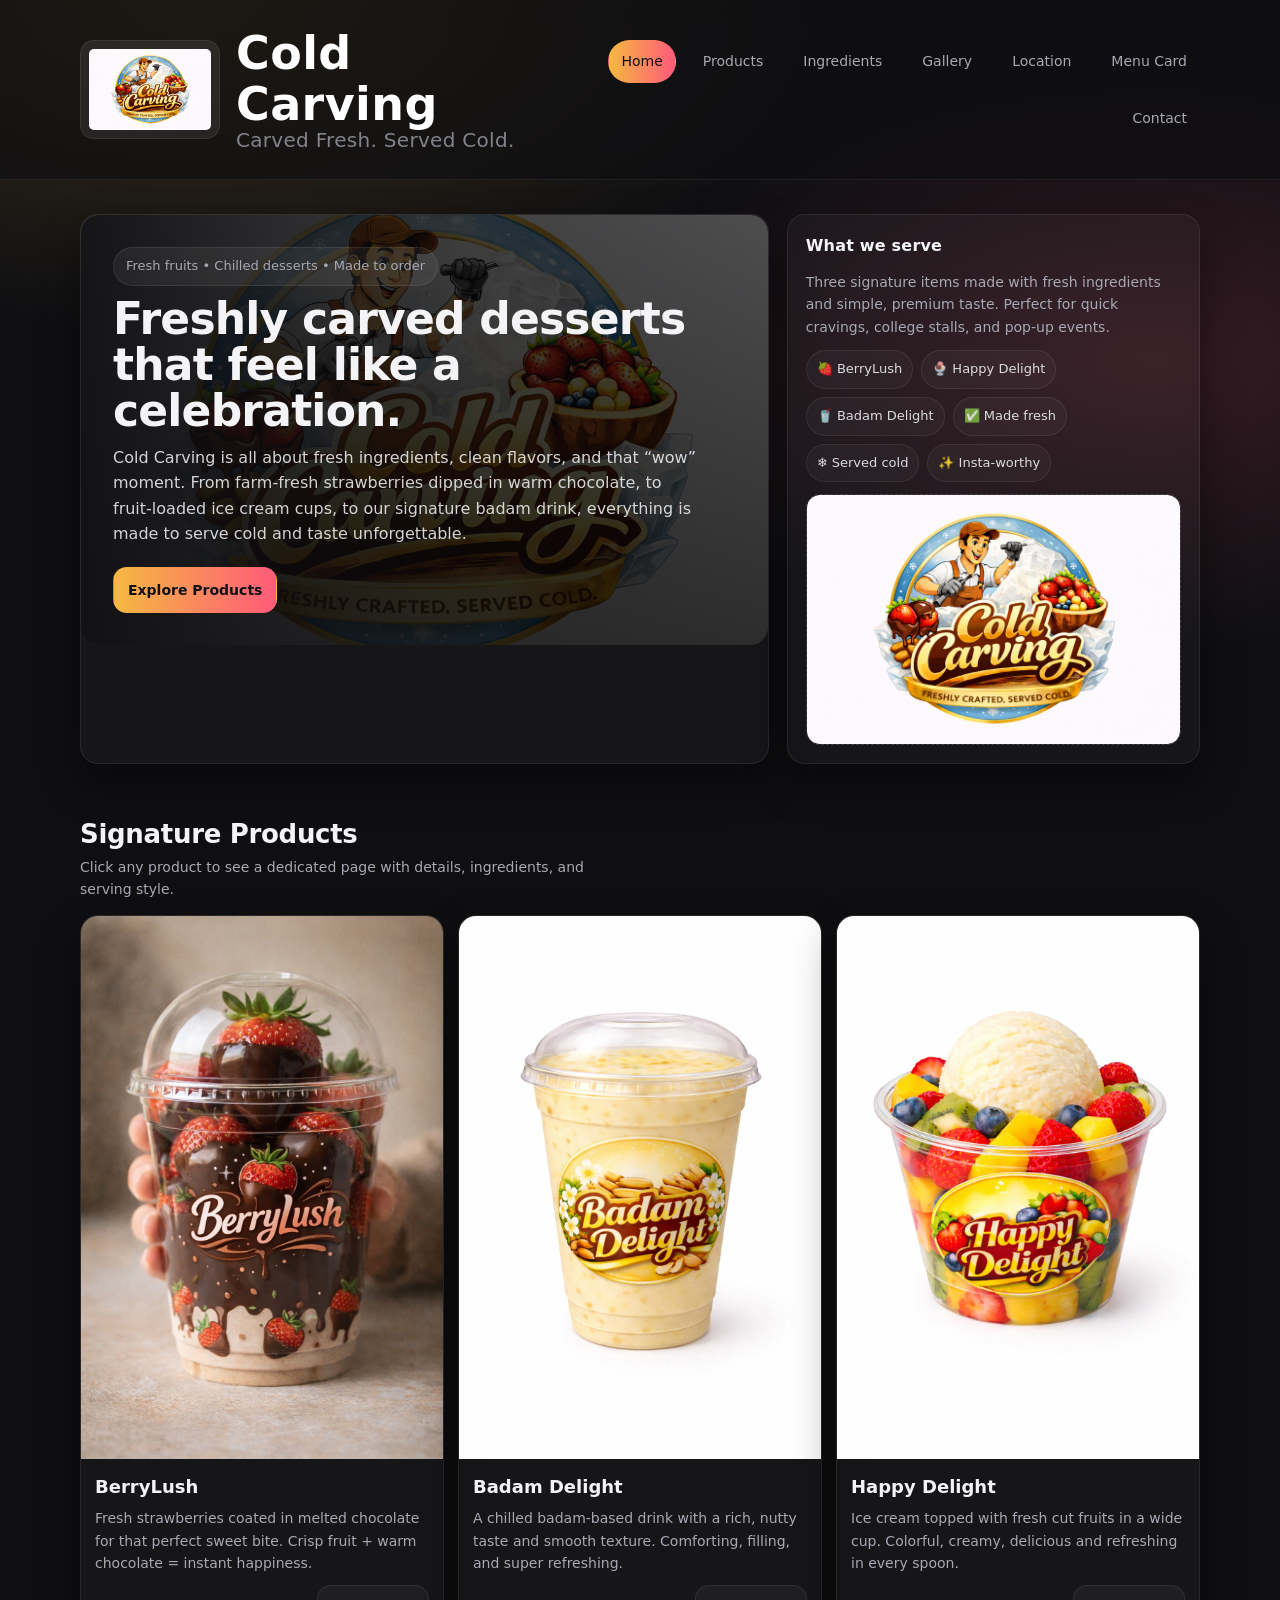
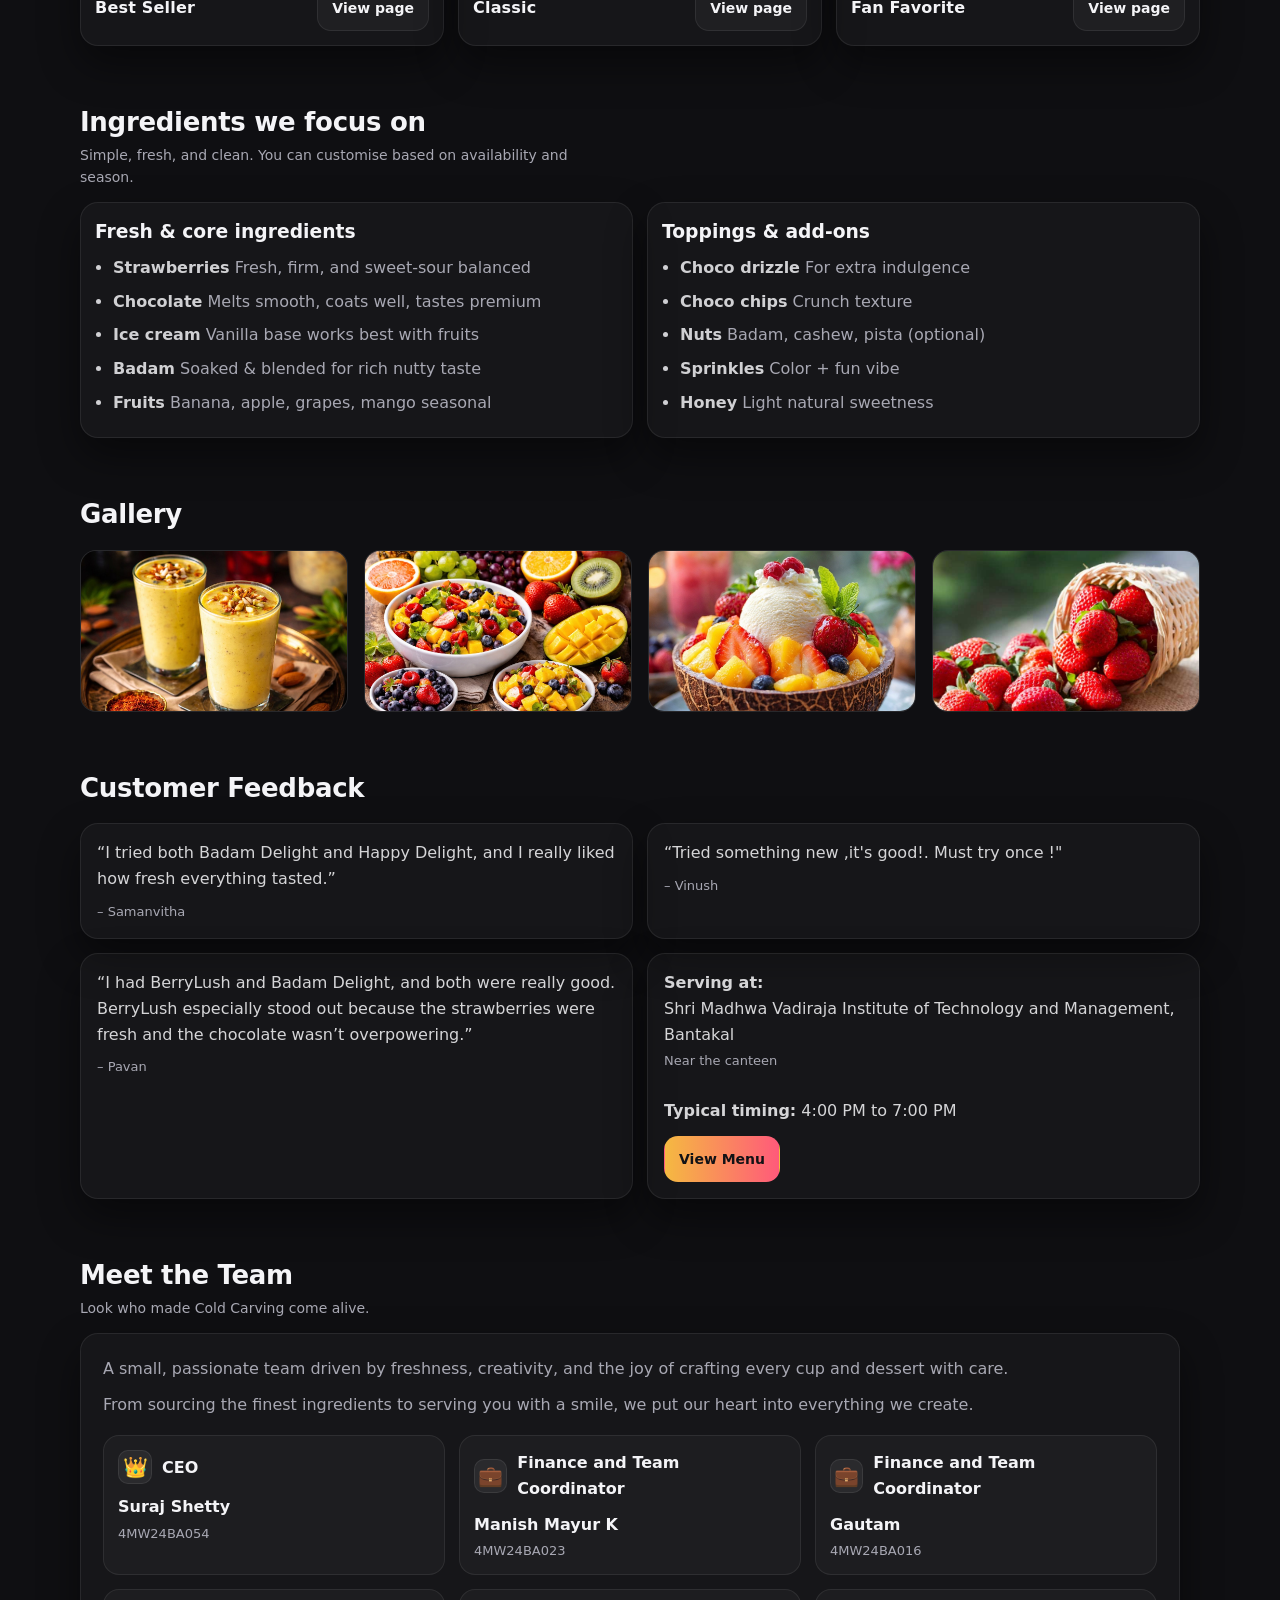
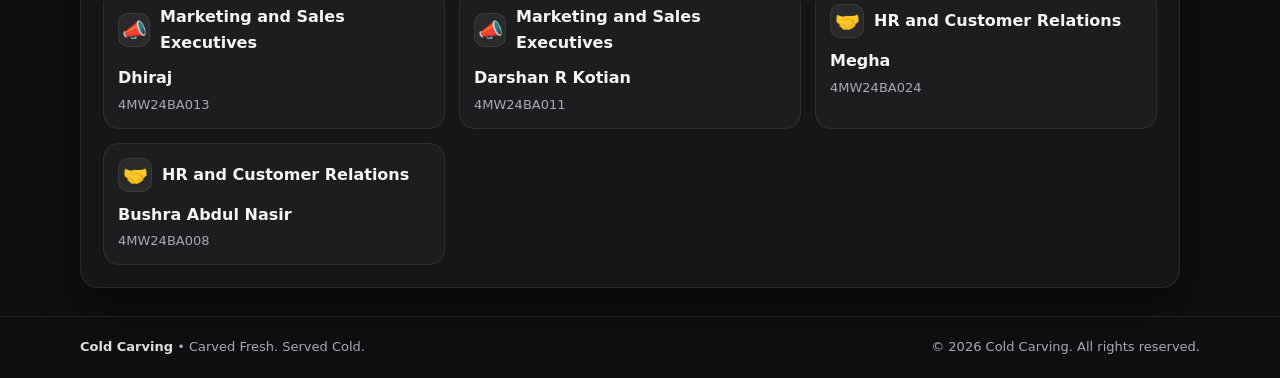
==== index.html @ 10a3735f "Update index.html" ====
<!doctype html>
<html lang="en">
<head>
  <meta charset="utf-8" />
  <meta name="viewport" content="width=device-width, initial-scale=1" />
  <title>Cold Carving | Carved Fresh. Served Cold.</title>
  <meta name="description" content="Cold Carving serves fresh, chilled desserts and drinks: BerryLush, Happy Delight, and Badam Delight." />
  <link rel="stylesheet" href="style.css" />
</head>
<body>

  <!-- NAV -->
  <header class="nav">
    <div class="container nav-inner">
      <a class="brand" href="index.html">
        <img src="assets/logo.png" alt="Cold Carving logo" />
        <div class="title">
          <strong>Cold Carving</strong>
          <span>Carved Fresh. Served Cold.</span>
        </div>
      </a>

      <button class="menu-btn" id="menuBtn" aria-label="Open menu">☰</button>


      <nav class="nav-links" id="navLinks">
        <a class="active" href="index.html">Home</a>
        <a href="#products">Products</a>
        <a href="#ingredients">Ingredients</a>
        <a href="#gallery">Gallery</a>
        <a href="#location">Location</a>
        <a href="menu.html">Menu Card</a>
        <a href="#contact">Contact</a>
      </nav>
    </div>
  </header>

  <!-- HERO -->
  <section class="hero">
    <div class="container hero-grid">
      <div class="hero-card">
        <div class="hero-media">
          <div class="hero-overlay"></div>

          <div class="hero-content">
            <div class="badge">Fresh fruits • Chilled desserts • Made to order</div>
            <h1>Freshly carved desserts that feel like a celebration.</h1>
            <p>
              Cold Carving is all about fresh ingredients, clean flavors, and that “wow” moment.
              From farm-fresh strawberries dipped in warm chocolate, to fruit-loaded ice cream cups,
              to our signature badam drink, everything is made to serve cold and taste unforgettable.
            </p>

            <div class="hero-actions">
              <a class="btn primary" href="#products">Explore Products</a>
            </div>
          </div>
        </div>
      </div>

      <aside class="hero-card side-panel">
        <h3>What we serve</h3>
        <p>
          Three signature items made with fresh ingredients and simple, premium taste.
          Perfect for quick cravings, college stalls, and pop-up events.
        </p>

        <div class="pills">
          <div class="pill">🍓 BerryLush</div>
          <div class="pill">🍨 Happy Delight</div>
          <div class="pill">🥤 Badam Delight</div>
          <div class="pill">✅ Made fresh</div>
          <div class="pill">❄ Served cold</div>
          <div class="pill">✨ Insta-worthy</div>
        </div>

       <div class="note image-note">
  <img src="assets/logo.png" alt="Cold Carving dessert preview" />
</div>
      </aside>
    </div>
  </section>

  <!-- PRODUCTS -->
  <section class="section" id="products">
    <div class="container">
      <div class="section-head">
        <div>
          <h2>Signature Products</h2>
          <p>Click any product to see a dedicated page with details, ingredients, and serving style.</p>
        </div>
      </div>
 <div class="grid-3">
   <article class="card">
          <div class="media">
            <img src="assets/berrylush.jpeg" alt="BerryLush strawberries dipped in chocolate" />
          </div>
          <div class="body">
            <h3>BerryLush</h3>
            <p>
              Fresh strawberries coated in melted chocolate for that perfect sweet bite.
              Crisp fruit + warm chocolate = instant happiness.
            </p>
            <div class="meta">
              <div class="price">Best Seller</div>
              <a class="btn" href="berrylush.html">View page</a>
            </div>
          </div>
        </article>
    <article class="card">
          <div class="media">
            <img src="assets/badamdelight.jpeg" alt="Badam Delight chilled badam drink" />
          </div>
          <div class="body">
            <h3>Badam Delight</h3>
            <p>
              A chilled badam-based drink with a rich, nutty taste and smooth texture.
              Comforting, filling, and super refreshing.
            </p>
            <div class="meta">
              <div class="price">Classic</div>
              <a class="btn" href="badamdelight.html">View page</a>
            </div>
          </div>
        </article>
    
        <article class="card">
          <div class="media">
            <img src="assets/happydelight.jpeg" alt="Happy Delight ice cream with cut fruits" />
          </div>
          <div class="body">
            <h3>Happy Delight</h3>
            <p>
              Ice cream topped with fresh cut fruits in a wide cup.
              Colorful, creamy, delicious and refreshing in every spoon.
            </p>
            <div class="meta">
              <div class="price">Fan Favorite</div>
              <a class="btn" href="happydelight.html">View page</a>
            </div>
          </div>
        </article>
      </div>
    </div>
  </section>

  <!-- INGREDIENTS -->
  <section class="section" id="ingredients">
    <div class="container">
      <div class="section-head">
        <div>
          <h2>Ingredients we focus on</h2>
          <p>Simple, fresh, and clean. You can customise based on availability and season.</p>
        </div>
      </div>

      <div class="split">
        <div class="card list">
          <h3 style="margin:0;">Fresh & core ingredients</h3>
          <ul>
            <li><strong>Strawberries</strong> <span>Fresh, firm, and sweet-sour balanced</span></li>
            <li><strong>Chocolate</strong> <span>Melts smooth, coats well, tastes premium</span></li>
            <li><strong>Ice cream</strong> <span>Vanilla base works best with fruits</span></li>
            <li><strong>Badam</strong> <span>Soaked & blended for rich nutty taste</span></li>
            <li><strong>Fruits</strong> <span>Banana, apple, grapes, mango seasonal</span></li>
          </ul>
        </div>

        <div class="card list">
          <h3 style="margin:0;">Toppings & add-ons</h3>
          <ul>
            <li><strong>Choco drizzle</strong> <span>For extra indulgence</span></li>
            <li><strong>Choco chips</strong> <span>Crunch texture</span></li>
            <li><strong>Nuts</strong> <span>Badam, cashew, pista (optional)</span></li>
            <li><strong>Sprinkles</strong> <span>Color + fun vibe</span></li>
            <li><strong>Honey</strong> <span>Light natural sweetness</span></li>
          </ul>
        </div>
      </div>
    </div>
  </section>

  <!-- GALLERY -->
  <section class="section" id="gallery">
    <div class="container">
      <div class="section-head">
        <div>
          <h2>Gallery</h2>
        </div>
      </div>

      <div class="gallery">
        <div class="g"><img src="assets/gallery1.jpeg" alt="Gallery photo 1"></div>
        <div class="g"><img src="assets/gallery2.jpeg" alt="Gallery photo 2"></div>
        <div class="g"><img src="assets/gallery8.jpeg" alt="Gallery photo 3"></div>
        <div class="g"><img src="assets/gallery5.jpg" alt="Gallery photo 4"></div>
      </div>
    </div>
  </section>

  <!-- TESTIMONIALS + LOCATION -->
  <section class="section" id="location">
    <div class="container">
      <div class="section-head">
        <div>
          <h2>Customer Feedback</h2>
        </div>
      </div>

      <div class="split">
        <div class="card quote">
          <p>
            “I tried both Badam Delight and Happy Delight, and I really liked how fresh everything tasted.”
          </p>
          <div class="who">– Samanvitha</div>
        </div>
           <div class="card quote">
          <p>
            “Tried something new ,it's good!. Must try once !"
          </p>
          <div class="who">– Vinush</div>
        </div>
         <div class="card quote">
          <p>
           “I had BerryLush and Badam Delight, and both were really good. BerryLush especially stood out because the strawberries were fresh and the chocolate wasn’t overpowering.”
          </p>
          <div class="who">– Pavan</div>
        </div>
        <div class="card quote">
          <p>
            <strong>Serving at:</strong><br />
            Shri Madhwa Vadiraja Institute of Technology and Management, Bantakal<br />
            <span class="small">Near the canteen</span><br /><br />
            <strong>Typical timing:</strong> 4:00 PM to 7:00 PM
          </p>
          <div class="hero-actions" style="margin-top:12px;">
  <a class="btn primary" href="menu.html">View Menu</a>

          </div>
        </div>
      </div>
    </div>
  </section>


  <!-- TEAM -->
<section class="section" id="contact">
  <div class="container">
    <div class="section-head">
      <div>
        <h2><strong>Meet the Team</strong></h2>
        <p>Look who made Cold Carving come alive.</p>
      </div>
    </div>

    <div class="card team-card" style="max-width:1100px;">
  <p class="team-lead">
    A small, passionate team driven by freshness, creativity, and the joy of crafting every cup and dessert with care.
  </p>
  <p class="team-lead">
    From sourcing the finest ingredients to serving you with a smile, we put our heart into everything we create.
  </p>

  <div class="team-grid">
    <div class="team-item">
      <div class="team-role">
        <span class="role-icon">👑</span>
        <strong>CEO</strong>
      </div>
      <div class="team-name">Suraj Shetty</div>
      <div class="team-id">4MW24BA054</div>
    </div>

    <div class="team-item">
      <div class="team-role">
        <span class="role-icon">💼</span>
        <strong>Finance and Team Coordinator</strong>
      </div>
      <div class="team-name">Manish Mayur K</div>
      <div class="team-id">4MW24BA023</div>
    </div>

    <div class="team-item">
      <div class="team-role">
        <span class="role-icon">💼</span>
        <strong>Finance and Team Coordinator</strong>
      </div>
      <div class="team-name">Gautam</div>
      <div class="team-id">4MW24BA016</div>
    </div>

    <div class="team-item">
      <div class="team-role">
        <span class="role-icon">📣</span>
        <strong>Marketing and Sales Executives</strong>
      </div>
      <div class="team-name">Dhiraj</div>
      <div class="team-id">4MW24BA013</div>
    </div>

    <div class="team-item">
      <div class="team-role">
        <span class="role-icon">📣</span>
        <strong>Marketing and Sales Executives</strong>
      </div>
      <div class="team-name">Darshan R Kotian</div>
      <div class="team-id">4MW24BA011</div>
    </div>

    <div class="team-item">
      <div class="team-role">
        <span class="role-icon">🤝</span>
        <strong>HR and Customer Relations</strong>
      </div>
      <div class="team-name">Megha</div>
      <div class="team-id">4MW24BA024</div>
    </div>

    <div class="team-item">
      <div class="team-role">
        <span class="role-icon">🤝</span>
        <strong>HR and Customer Relations</strong>
      </div>
      <div class="team-name">Bushra Abdul Nasir</div>
      <div class="team-id">4MW24BA008</div>
    </div>
  </div>
</section>

  <footer class="footer">
    <div class="container kicker">
      <div>
        <strong>Cold Carving</strong> <span class="small">• Carved Fresh. Served Cold.</span>
      </div>
      <div class="small">© <span id="year"></span> Cold Carving. All rights reserved.</div>
    </div>
  </footer>

  <script>
    document.getElementById("year").textContent = new Date().getFullYear();
  </script>
  <script src="script.js"></script>
</body>
</html>
---- style.css ----
:root{
  --bg:#0f0f12;
  --card:#17171c;
  --muted:#a8a8b3;
  --nav-h: 500px;
  --text:#f4f4f7;
  --accent:#f5b941;
  --accent2:#ff5a7a;
  --line: rgba(255,255,255,0.08);
  --shadow: 0 18px 40px rgba(0,0,0,0.45);
  --radius: 18px;
  --max: 1120px;
}

*{ box-sizing:border-box; }
html{ scroll-behavior:smooth; }
body{
  margin:0;
  font-family: ui-sans-serif, system-ui, -apple-system, Segoe UI, Roboto, Helvetica, Arial;
  background: radial-gradient(1200px 600px at 15% 0%, rgba(245,185,65,0.18), transparent 55%),
              radial-gradient(900px 480px at 90% 10%, rgba(255,90,122,0.16), transparent 60%),
              var(--bg);
  color: var(--text);
  line-height:1.6;
}

a{ color:inherit; text-decoration:none; }
img{ max-width:100%; display:block; }

.container{
  width: min(92%, var(--max));
  margin: 0 auto;
}

.nav{
  position: sticky;
  top:0;
  z-index: 50;
  backdrop-filter: blur(12px);
  background: rgba(15,15,18,0.65);
  border-bottom: 1px solid var(--line);
  padding: 16px 0;
}

.nav-inner{
  display:flex;
  align-items:center;
  justify-content:space-between;
  padding: 12px 0;
  gap: 14px;
}

.brand{
  display:flex;
  align-items:center;
  gap: 14px;          /* more space between logo & text */
  min-width: 260px;
}

.brand img{
  width: 70px;            /* BIGGER */
  height: 70px;           /* BIGGER */
  object-fit: contain;
  border-radius: 14px;
  background: rgba(255,255,255,0.08);
  padding: 8px;
  border: 1px solid var(--line);
}

.brand .title{
  display:flex;
  flex-direction:column;
  line-height:1.1;
}
.brand .title strong{
  letter-spacing:0.4px;
  font-size: 18px;    /* balances big logo */
}

.brand .title span{
  color: var(--muted);
  font-size: 12px;
}

.nav-links{
  display:flex;
  align-items:center;
  gap: 14px;
  flex-wrap: wrap;
  justify-content: flex-end;
}

.nav-links a{
  padding: 9px 12px;
  border-radius: 999px;
  color: var(--muted);
  border: 1px solid transparent;
  transition: 160ms ease;
  font-size: 14px;
}
.nav-links a:hover{
  color: var(--text);
  border-color: var(--line);
  background: rgba(255,255,255,0.04);
}
.nav-links a.active{
  color: var(--bg);
  background: linear-gradient(90deg, var(--accent), var(--accent2));
  border-color: transparent;
}

.menu-btn{
  display:none;
  border:1px solid var(--line);
  background: rgba(255,255,255,0.04);
  color: var(--text);
  padding: 10px 12px;
  border-radius: 12px;
  cursor:pointer;
}

.hero{
  padding: 34px 0 22px;
}

.hero-grid{
  display:grid;
  grid-template-columns: 1.25fr 0.75fr;
  gap: 18px;
  align-items: stretch;
}

.hero-card{
  border: 1px solid var(--line);
  background: rgba(255,255,255,0.03);
  border-radius: var(--radius);
  overflow:hidden;
  box-shadow: var(--shadow);
}

.hero-media{
  position:relative;
  min-height: 320px;
  background: #111;
}
.hero-media img{
  width:100%;
  height:100%;
  object-fit: cover;
  filter: contrast(1.03) saturate(1.05);
}

.hero-overlay{
  position:absolute;
  inset:0;
  background: linear-gradient(90deg, rgba(15,15,18,0.92), rgba(15,15,18,0.3) 60%, rgba(15,15,18,0.15));
}

.hero-content{
  position:absolute;
  inset:0;
  padding: 20px 24px;
  display:flex;
  flex-direction:column;
  justify-content:flex-end;
  gap: 10px;
}
.hero-content h1{
  margin-bottom: 12px;
}

.badge{
  display:inline-flex;
  align-items:center;
  gap: 8px;
  width: fit-content;
  padding: 8px 12px;
  border-radius: 999px;
  background: rgba(255,255,255,0.06);
  border: 1px solid var(--line);
  color: var(--muted);
  font-size: 13px;
}

.hero-content h1{
  margin:0;
  font-size: 44px;
  letter-spacing: -0.8px;
  line-height: 1.05;
}
.hero-content p{
  margin:0;
  color: rgba(244,244,247,0.85);
  max-width: 58ch;
}

.hero-actions{
  margin-top: 10px;
  display:flex;
  gap: 10px;
  flex-wrap: wrap;
}

.btn{
  display:inline-flex;
  align-items:center;
  justify-content:center;
  gap: 10px;
  padding: 11px 14px;
  border-radius: 14px;
  border: 1px solid var(--line);
  background: rgba(255,255,255,0.04);
  color: var(--text);
  cursor:pointer;
  transition: 160ms ease;
  font-weight: 600;
  font-size: 14px;
}
.btn:hover{ transform: translateY(-1px); background: rgba(255,255,255,0.06); }
.btn.primary{
  border-color: transparent;
  background: linear-gradient(90deg, var(--accent), var(--accent2));
  color: #121216;
}
.btn.primary:hover{ filter: brightness(1.02); }

.side-panel{
  padding: 18px;
  display:flex;
  flex-direction:column;
  gap: 12px;
}
.side-panel h3{ margin:0; font-size: 16px; letter-spacing:0.2px; }
.side-panel p{ margin:0; color: var(--muted); font-size: 14px; }

.pills{
  display:flex;
  flex-wrap: wrap;
  gap: 8px;
}
.pill{
  padding: 8px 10px;
  border-radius: 999px;
  border: 1px solid var(--line);
  background: rgba(255,255,255,0.03);
  color: rgba(244,244,247,0.88);
  font-size: 13px;
}

.section{
  padding: 28px 0;
}
.section-head{
  display:flex;
  align-items:flex-end;
  justify-content:space-between;
  gap: 14px;
  margin-bottom: 14px;
}
.section-head h2{
  margin:0;
  font-size: 26px;
  letter-spacing: -0.3px;
}
.section-head p{
  margin:0;
  color: var(--muted);
  max-width: 60ch;
  font-size: 14px;
}

.grid-3{
  display:grid;
  grid-template-columns: repeat(3, 1fr);
  gap: 14px;
}

.card{
  border: 1px solid var(--line);
  background: rgba(255,255,255,0.03);
  border-radius: var(--radius);
  overflow:hidden;
  box-shadow: var(--shadow);
}

/* ===== PRODUCT PAGE FULL IMAGE FIX ===== */
.card .media{
  height: auto;
  background: #111;
  padding: 0;
  display: block;
}

.card .media img{
  width: 100%;
  height: auto;
  object-fit: contain;
  display: block;
}

.card .body{
  padding: 14px;
}
.card .body h3{
  margin: 0 0 6px;
  font-size: 18px;
}
.card .body p{
  margin: 0 0 10px;
  color: var(--muted);
  font-size: 14px;
}
.card .meta{
  display:flex;
  align-items:center;
  justify-content:space-between;
  gap: 10px;
  flex-wrap: wrap;
}
.price{
  font-weight: 800;
  letter-spacing:0.2px;
}
.small{
  font-size: 13px;
  color: var(--muted);
}

.split{
  display:grid;
  grid-template-columns: 1fr 1fr;
  gap: 14px;
}

.list{
  padding: 14px;
}
.list ul{
  margin: 8px 0 0;
  padding-left: 18px;
  color: rgba(244,244,247,0.88);
}
.list li{ margin: 8px 0; color: rgba(244,244,247,0.84); }
.list li span{ color: var(--muted); }

.gallery{
  display:grid;
  grid-template-columns: repeat(4, 1fr);
  gap: 16px;
}
.gallery .g{
  border-radius: 16px;
  overflow:hidden;
  border: 1px solid var(--line);
  background: rgba(255,255,255,0.03);
}
.gallery img{
  height: 160px;
  width:100%;
  object-fit: cover;
}

.quote{
  padding: 16px;
}
.quote p{ margin:0; color: rgba(244,244,247,0.86); }
.quote .who{ margin-top: 10px; color: var(--muted); font-size: 13px; }

.contact{
  padding: 16px;
  display:grid;
  gap: 10px;
}
.field{
  display:grid;
  gap: 6px;
}
.field label{
  font-size: 13px;
  color: var(--muted);
}
.field input, .field textarea{
  width:100%;
  padding: 11px 12px;
  border-radius: 14px;
  border: 1px solid var(--line);
  background: rgba(255,255,255,0.03);
  color: var(--text);
  outline:none;
}
.field textarea{ min-height: 110px; resize: vertical; }
.field input:focus, .field textarea:focus{
  border-color: rgba(245,185,65,0.55);
  box-shadow: 0 0 0 4px rgba(245,185,65,0.12);
}

.footer{
  border-top: 1px solid var(--line);
  padding: 20px 0;
  color: var(--muted);
  font-size: 13px;
}

.kicker{
  display:flex;
  gap: 10px;
  flex-wrap: wrap;
  align-items:center;
  justify-content:space-between;
}
.kicker strong{ color: rgba(244,244,247,0.9); }
.note{
  border: 1px dashed rgba(255,255,255,0.16);
  padding: 10px 12px;
  border-radius: 14px;
  background: rgba(255,255,255,0.02);
}

/* Responsive */
@media (max-width: 980px){
  .hero-grid{ grid-template-columns: 1fr; }
  .hero-media{ height: 330px; }
  .grid-3{ grid-template-columns: 1fr; }
  .split{ grid-template-columns: 1fr; }
  .gallery{ grid-template-columns: repeat(2, 1fr); }
  .menu-btn{ display:inline-flex; }
  .nav-links{
    display:none;
    width:100%;
    padding: 10px 0 2px;
  }
  .nav-links.open{ display:flex; }
  .nav-inner{ align-items:flex-start; }
}
@media (max-width: 520px){
  .hero-content h1{ font-size: 34px; }
  .gallery{ grid-template-columns: 1fr; }
}
/* ===== PRODUCT PAGE IMAGE SIZE CONTROL ===== */
.product-media{
  height: auto !important;
  padding: 0 !important;
  background: transparent;
  display: inline-flex;
  justify-content: center;
}

.product-img{
  width: 85%;           /* smaller but still prominent */
  max-width: 300px;     /* caps the size on big screens */
  height: auto;
  object-fit: contain; /* no cropping */
  display: block;
}

/* Make the image card hug the image width */
.product-image-card{
  width: fit-content;
  max-width: 100%;
}

.product-image-card .media{
  width: fit-content;
}

.product-image-card .body{
  width: fit-content;
}
/* ===== PRODUCT PAGE: reduce gap between image & info ===== */
.product-split{
  gap: 1px;   /* reduced gap (default was larger) */
}
/* ===== HERO BACKGROUND IMAGE ===== */
.hero-media{
  position: relative;
  min-height: 420px;
  width: 100%;
  border-radius: 18px;
  overflow: hidden;

  background-image:
    linear-gradient(rgba(0,0,0,0.65), rgba(0,0,0,0.8)),
    url("assets/logo.png");

  background-size: 120%;
  background-position: center;
  background-repeat: no-repeat;
}


/* Overlay stays behind text */
.hero-overlay{
  position: absolute;
  inset: 0;
  z-index: 1;
}

/* Text always on top */
.hero-content{
  position: relative;
  z-index: 2;
  padding: 32px;
}
/* ===== BRANDING: BIGGER LOGO + TITLE ===== */
.brand img{
  width: 140px;          /* increase logo size */
  height: auto;
  object-fit: contain;
}

.brand .title strong{
  font-size: 46px;        /* BIG title */
  font-weight: 800;
  letter-spacing: 0.4px;
  color: #fff;
  line-height: 1.1;
}


.brand .title span{
  font-size: 20px;
  opacity: 0.75;
  letter-spacing: 0.3px;
}

.brand{
  gap: 16px;              /* space between logo & text */
}

/* ===== SIDE PANEL IMAGE NOTE ===== */
.image-note{
  padding: 0;
  overflow: hidden;
}

.image-note img{
  width: 100%;
  height: auto;
  display: block;
  border-radius: 12px;
}
/* ===== TEAM GRID CARDS ===== */
.team-card{
  padding: 22px;
}

.team-lead{
  margin: 0 0 10px 0;
  color: var(--muted);
  line-height: 1.6;
}

.team-grid{
  margin-top: 18px;
  display: grid;
  grid-template-columns: repeat(3, 1fr);
  gap: 14px;
}

.team-item{
  border: 1px solid var(--line);
  background: rgba(255,255,255,0.03);
  border-radius: 16px;
  padding: 14px 14px 12px 14px;
}

.team-role{
  display: flex;
  align-items: center;
  gap: 10px;
  margin-bottom: 10px;
}

.role-icon{
  font-size: 20px;
  line-height: 1;
  display: inline-flex;
  align-items: center;
  justify-content: center;
  width: 34px;
  height: 34px;
  border-radius: 10px;
  background: rgba(255,255,255,0.06);
  border: 1px solid var(--line);
}

.team-name{
  font-weight: 800;
  font-size: 16px;
  margin-bottom: 4px;
}

.team-id{
  color: var(--muted);
  font-size: 13px;
}

/* Responsive */
@media (max-width: 900px){
  .team-grid{
    grid-template-columns: repeat(2, 1fr);
  }
}

@media (max-width: 560px){
  .team-grid{
    grid-template-columns: 1fr;
  }
}
/* ===== MENU FULL SCREEN FIT ===== */
/* ===== MENU FULL SCREEN FIT (fixed for sticky navbar) ===== */
.menu-page{
  height: calc(100vh - var(--nav-h));
  margin-top: var(--nav-h);       /* pushes content below navbar */
  display: flex;
  align-items: center;
  justify-content: center;
  padding-bottom: 90px;           /* space for fixed buttons */
}

.menu-fit{
  max-width: 100%;
  max-height: calc(100vh - var(--nav-h) - 110px); /* navbar + buttons space */
  display: flex;
  align-items: center;
  justify-content: center;
}

.menu-fit img{
  max-width: 100%;
  max-height: 100%;
  width: auto;
  height: auto;
  object-fit: contain; /* KEY LINE */
  border-radius: 16px;
}

/* Fixed bottom buttons */
/* ===== MENU ACTION BUTTONS (SIDE, NOT OVER IMAGE) ===== */
.menu-actions{
  position: fixed;
  bottom: 20px;
  right: 20px;          /* move to side */
  display: flex;
  flex-direction: column; /* stack buttons vertically */
  gap: 10px;
  background: rgba(0,0,0,0.65);
  backdrop-filter: blur(10px);
  padding: 12px;
  border-radius: 18px;
  border: 1px solid var(--line);
  z-index: 999;
}


.menu-actions .btn{
  white-space: nowrap;
}
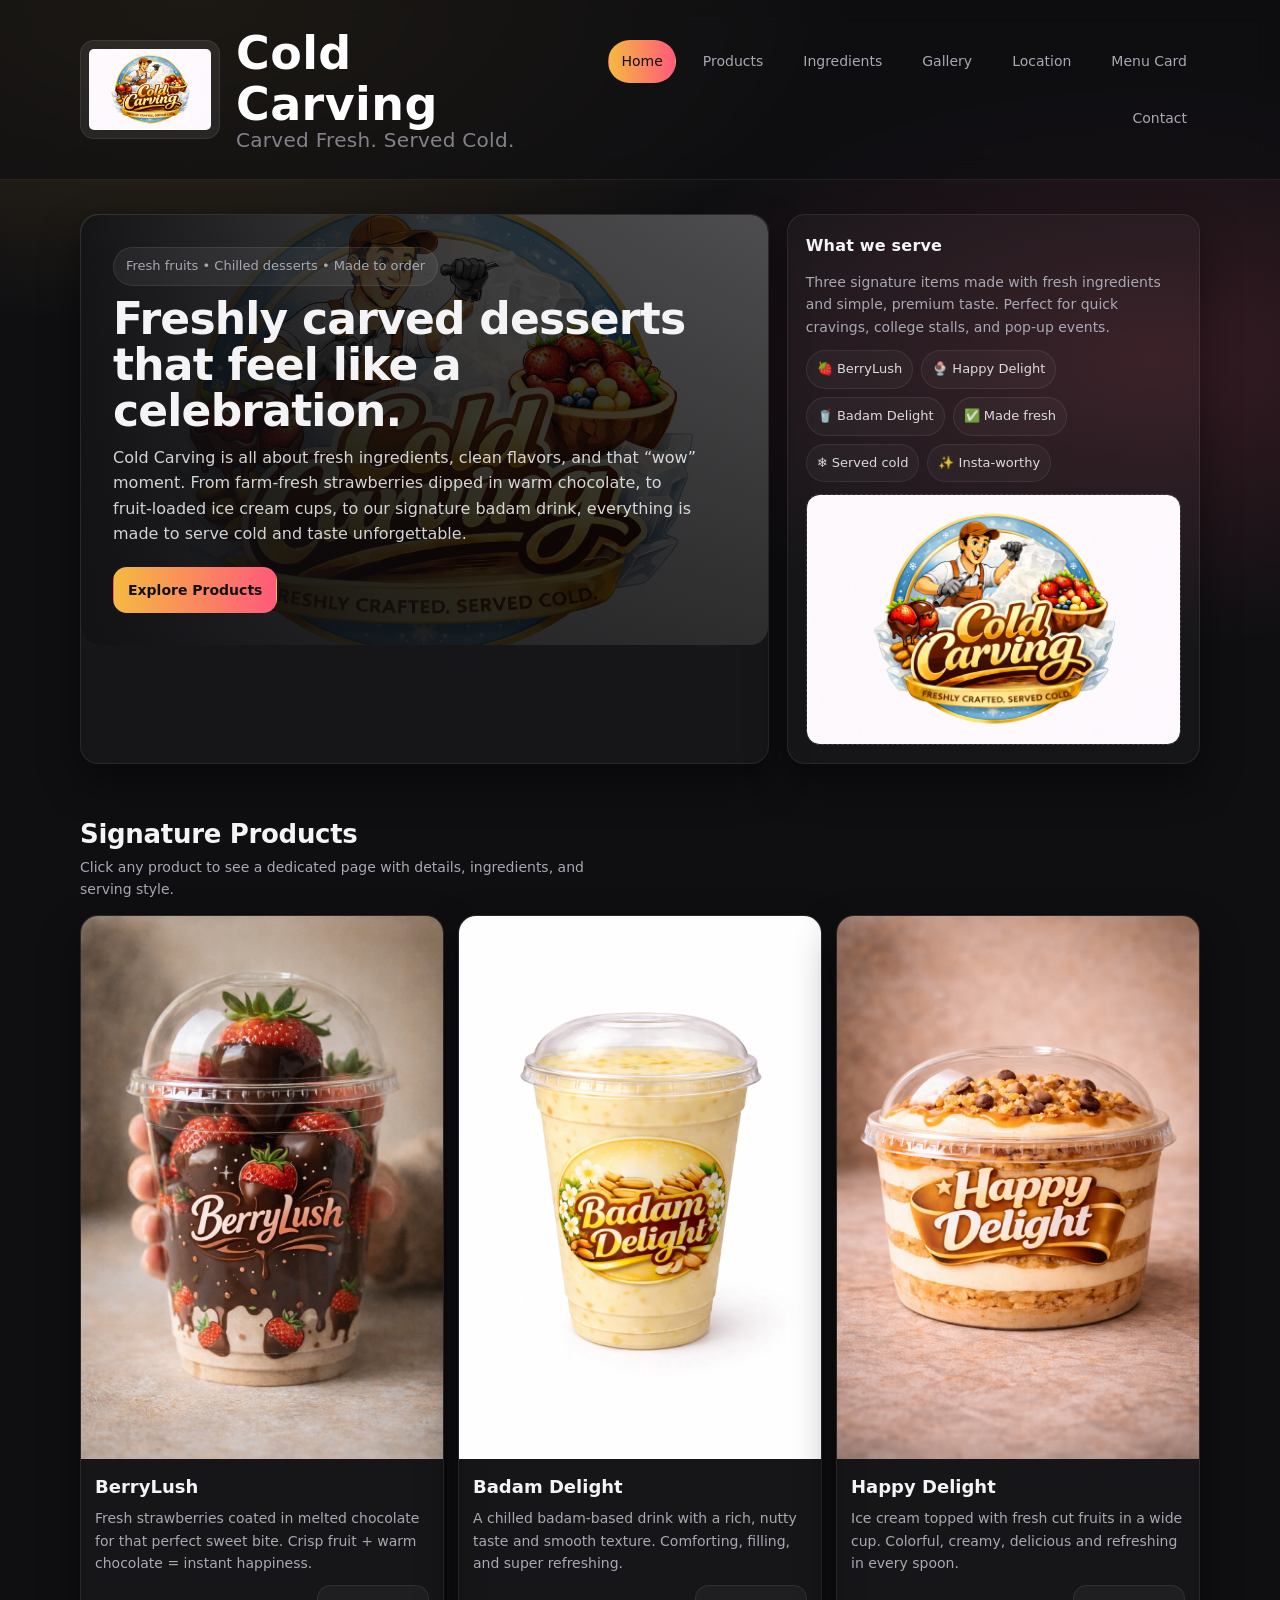
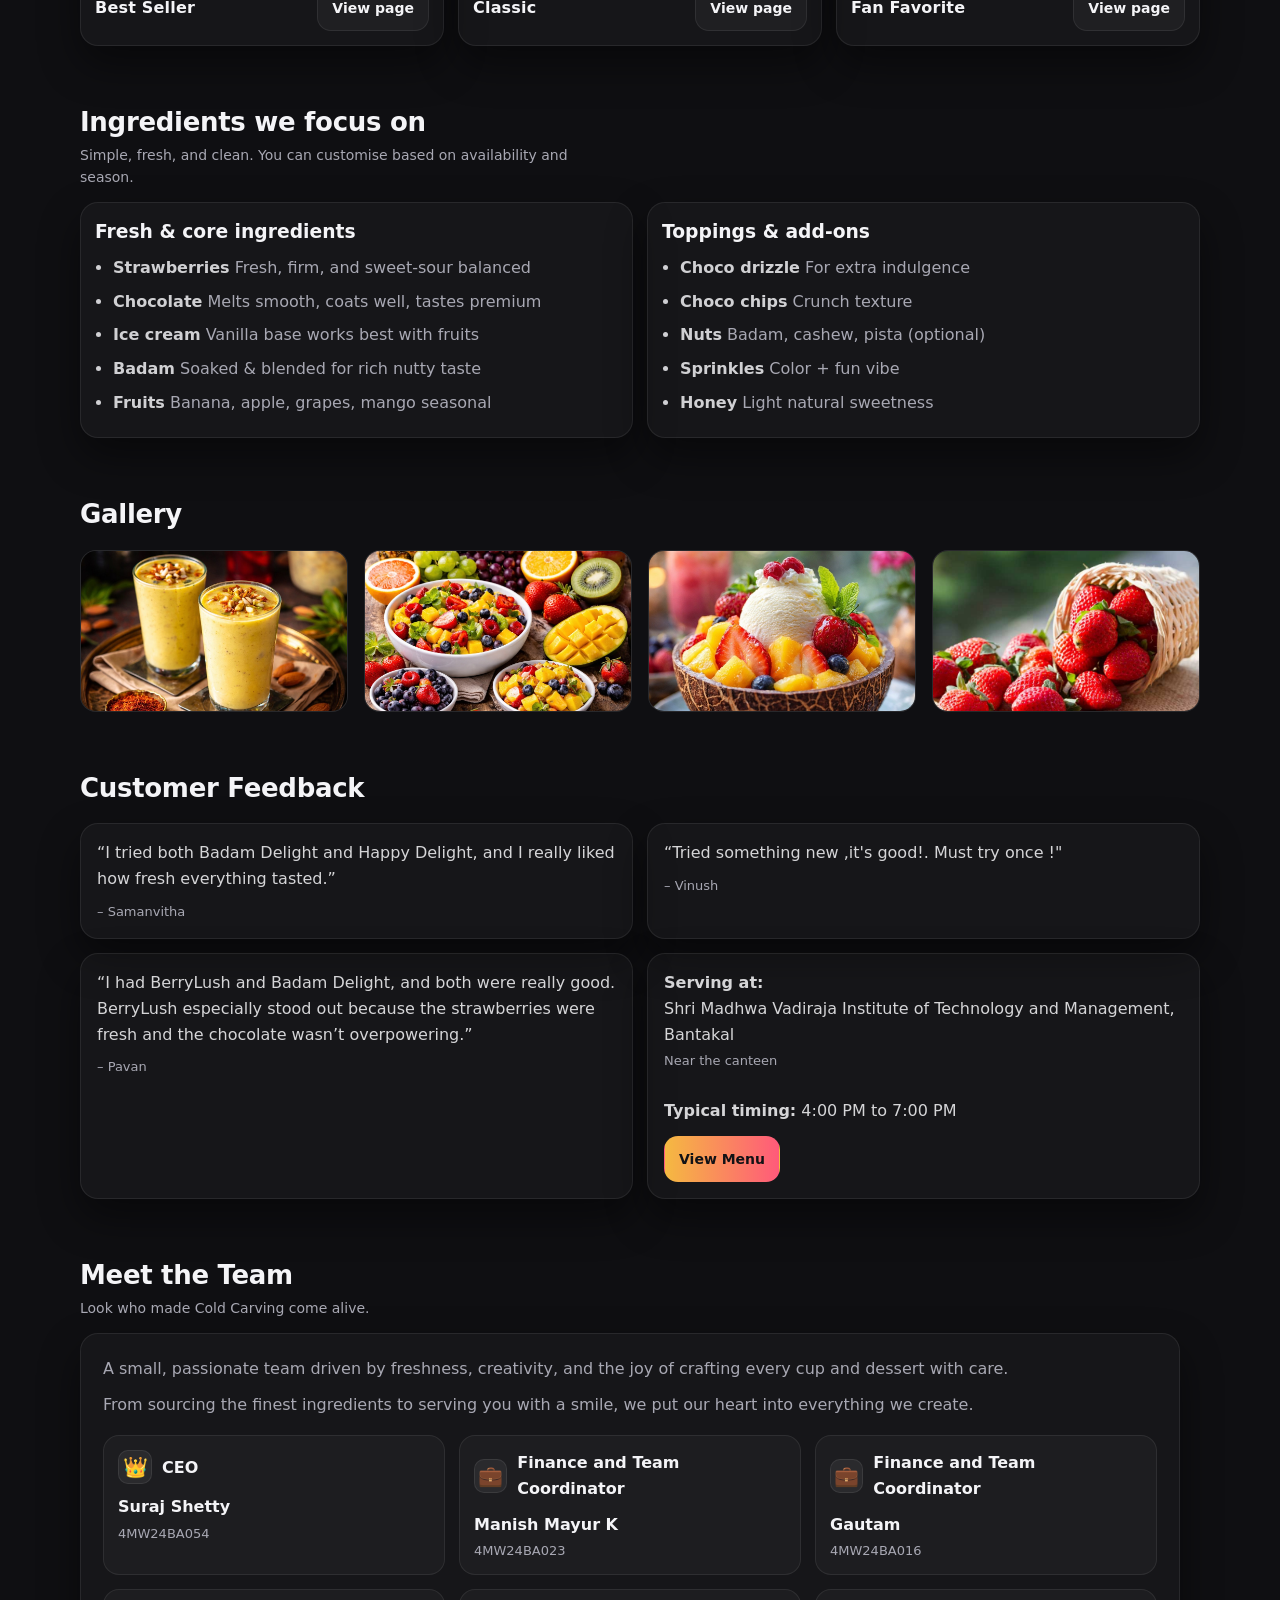
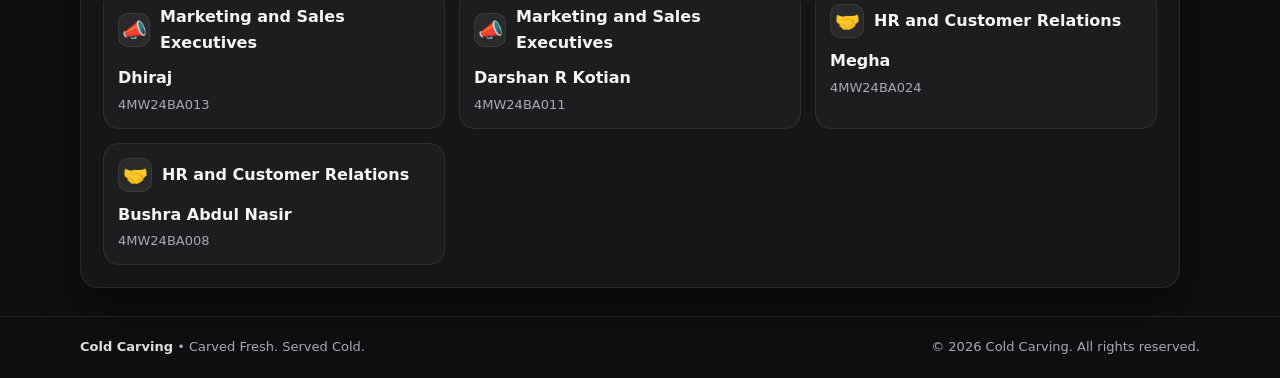
==== commit 5bbfa72a: "Update index.html" ====
--- a/index.html
+++ b/index.html
@@ -126,7 +126,7 @@
     
         <article class="card">
           <div class="media">
-            <img src="assets/happydelight.jpeg" alt="Happy Delight ice cream with cut fruits" />
+            <img src="assets/happydelight.png" alt="Happy Delight ice cream with cut fruits" />
           </div>
           <div class="body">
             <h3>Happy Delight</h3>
@@ -376,3 +376,4 @@
 
 
 
+
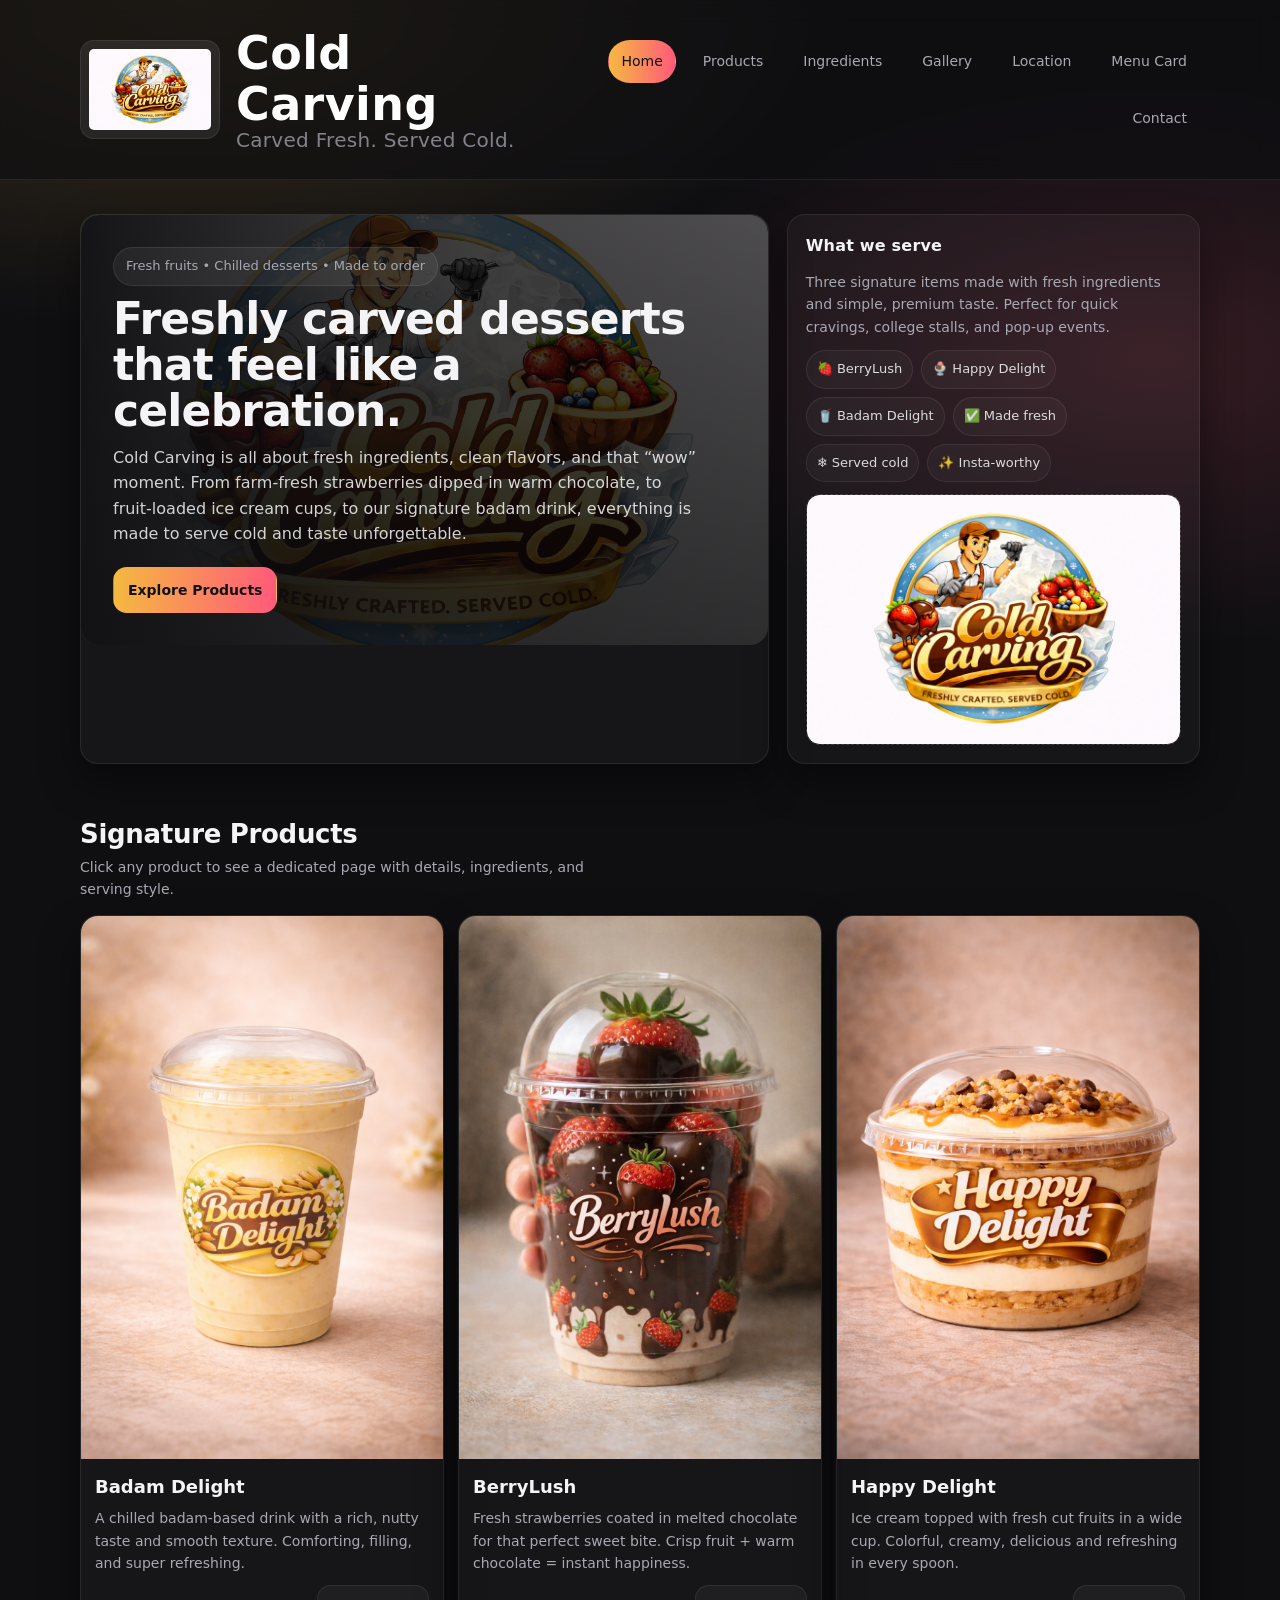
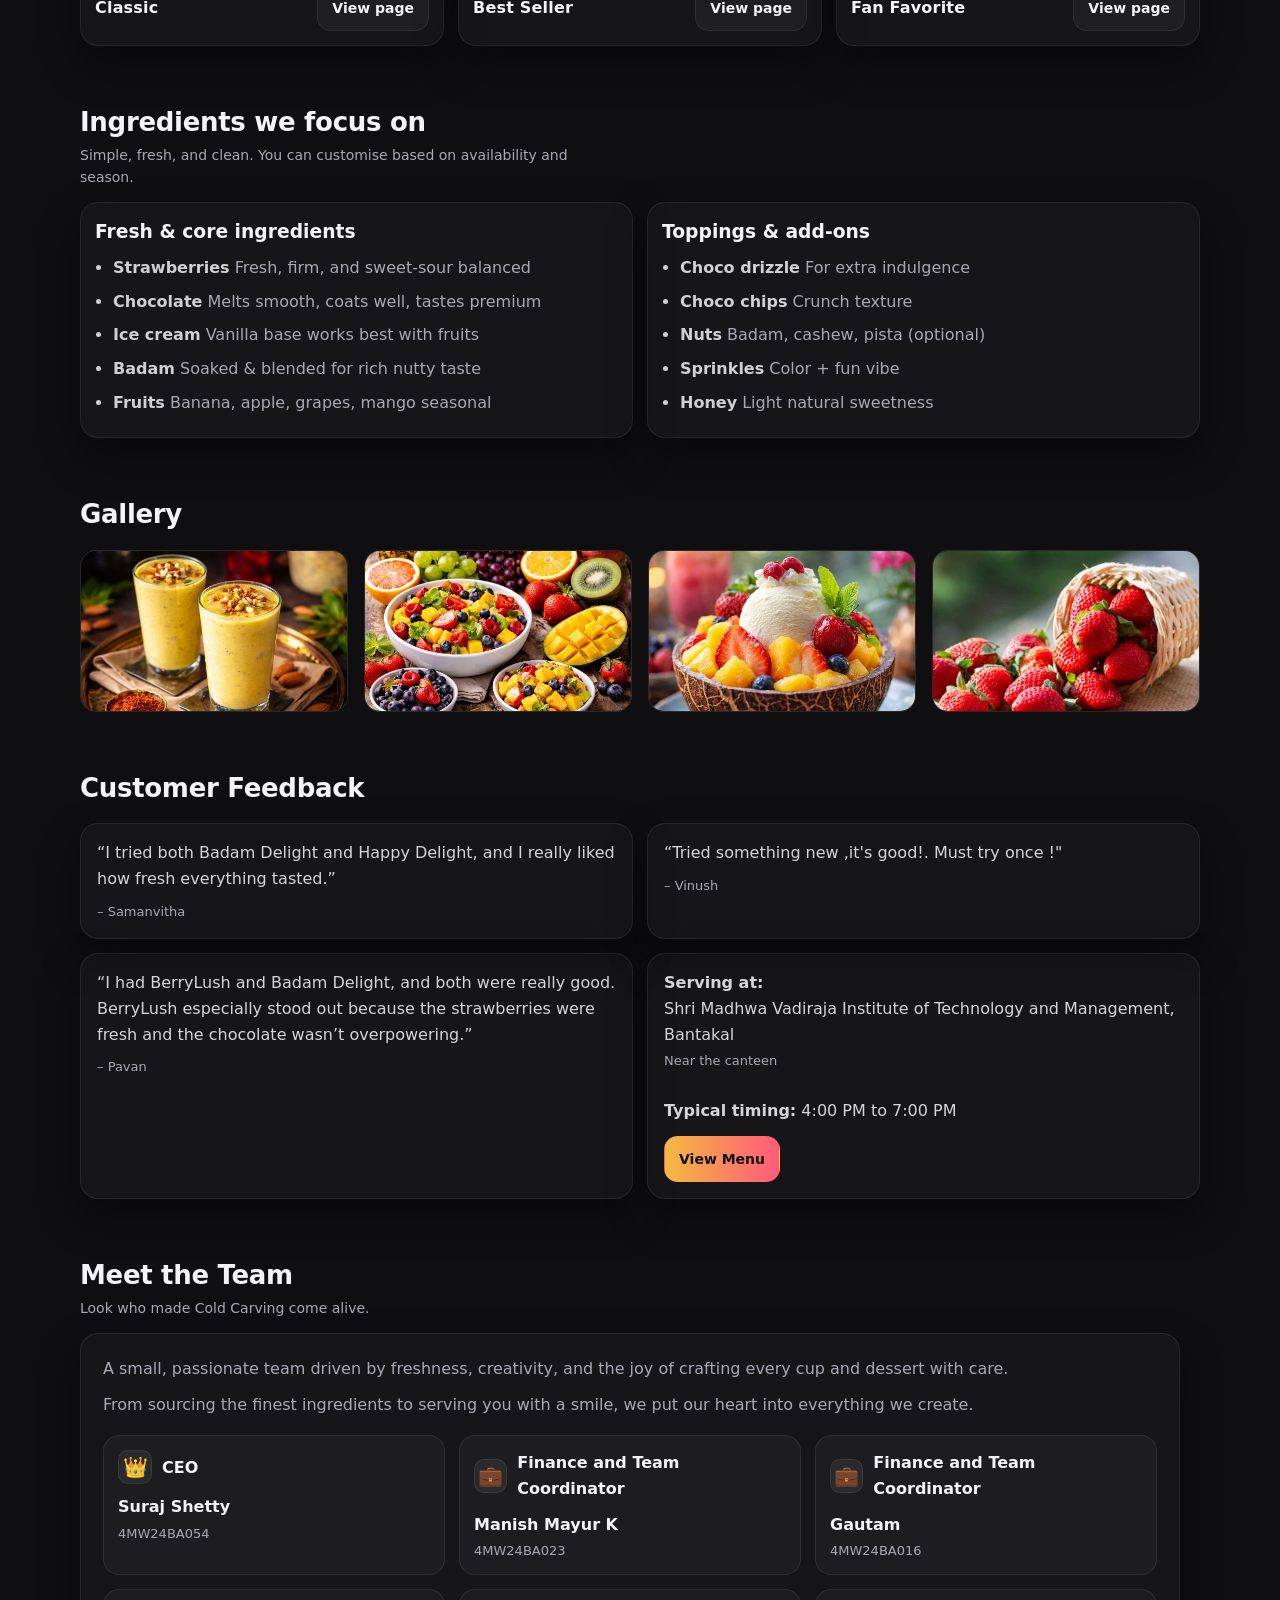
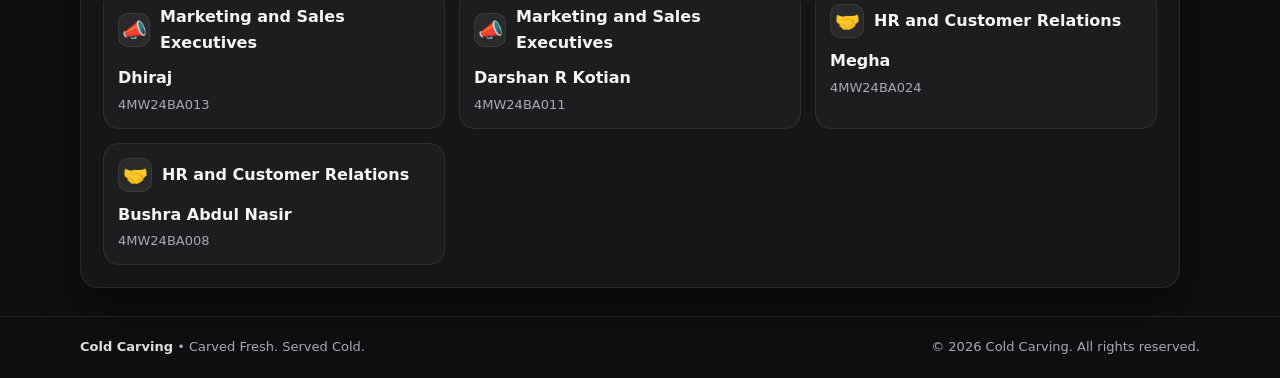
==== commit 12e8dd11: "Update index.html" ====
--- a/index.html
+++ b/index.html
@@ -91,7 +91,23 @@
         </div>
       </div>
  <div class="grid-3">
-   <article class="card">
+    <article class="card">
+          <div class="media">
+            <img src="assets/badamdelight.png" alt="Badam Delight chilled badam drink" />
+          </div>
+          <div class="body">
+            <h3>Badam Delight</h3>
+            <p>
+              A chilled badam-based drink with a rich, nutty taste and smooth texture.
+              Comforting, filling, and super refreshing.
+            </p>
+            <div class="meta">
+              <div class="price">Classic</div>
+              <a class="btn" href="badamdelight.html">View page</a>
+            </div>
+          </div>
+        </article>
+     <article class="card">
           <div class="media">
             <img src="assets/berrylush.jpeg" alt="BerryLush strawberries dipped in chocolate" />
           </div>
@@ -107,23 +123,6 @@
             </div>
           </div>
         </article>
-    <article class="card">
-          <div class="media">
-            <img src="assets/badamdelight.jpeg" alt="Badam Delight chilled badam drink" />
-          </div>
-          <div class="body">
-            <h3>Badam Delight</h3>
-            <p>
-              A chilled badam-based drink with a rich, nutty taste and smooth texture.
-              Comforting, filling, and super refreshing.
-            </p>
-            <div class="meta">
-              <div class="price">Classic</div>
-              <a class="btn" href="badamdelight.html">View page</a>
-            </div>
-          </div>
-        </article>
-    
         <article class="card">
           <div class="media">
             <img src="assets/happydelight.png" alt="Happy Delight ice cream with cut fruits" />
@@ -377,3 +376,4 @@
 
 
 
+
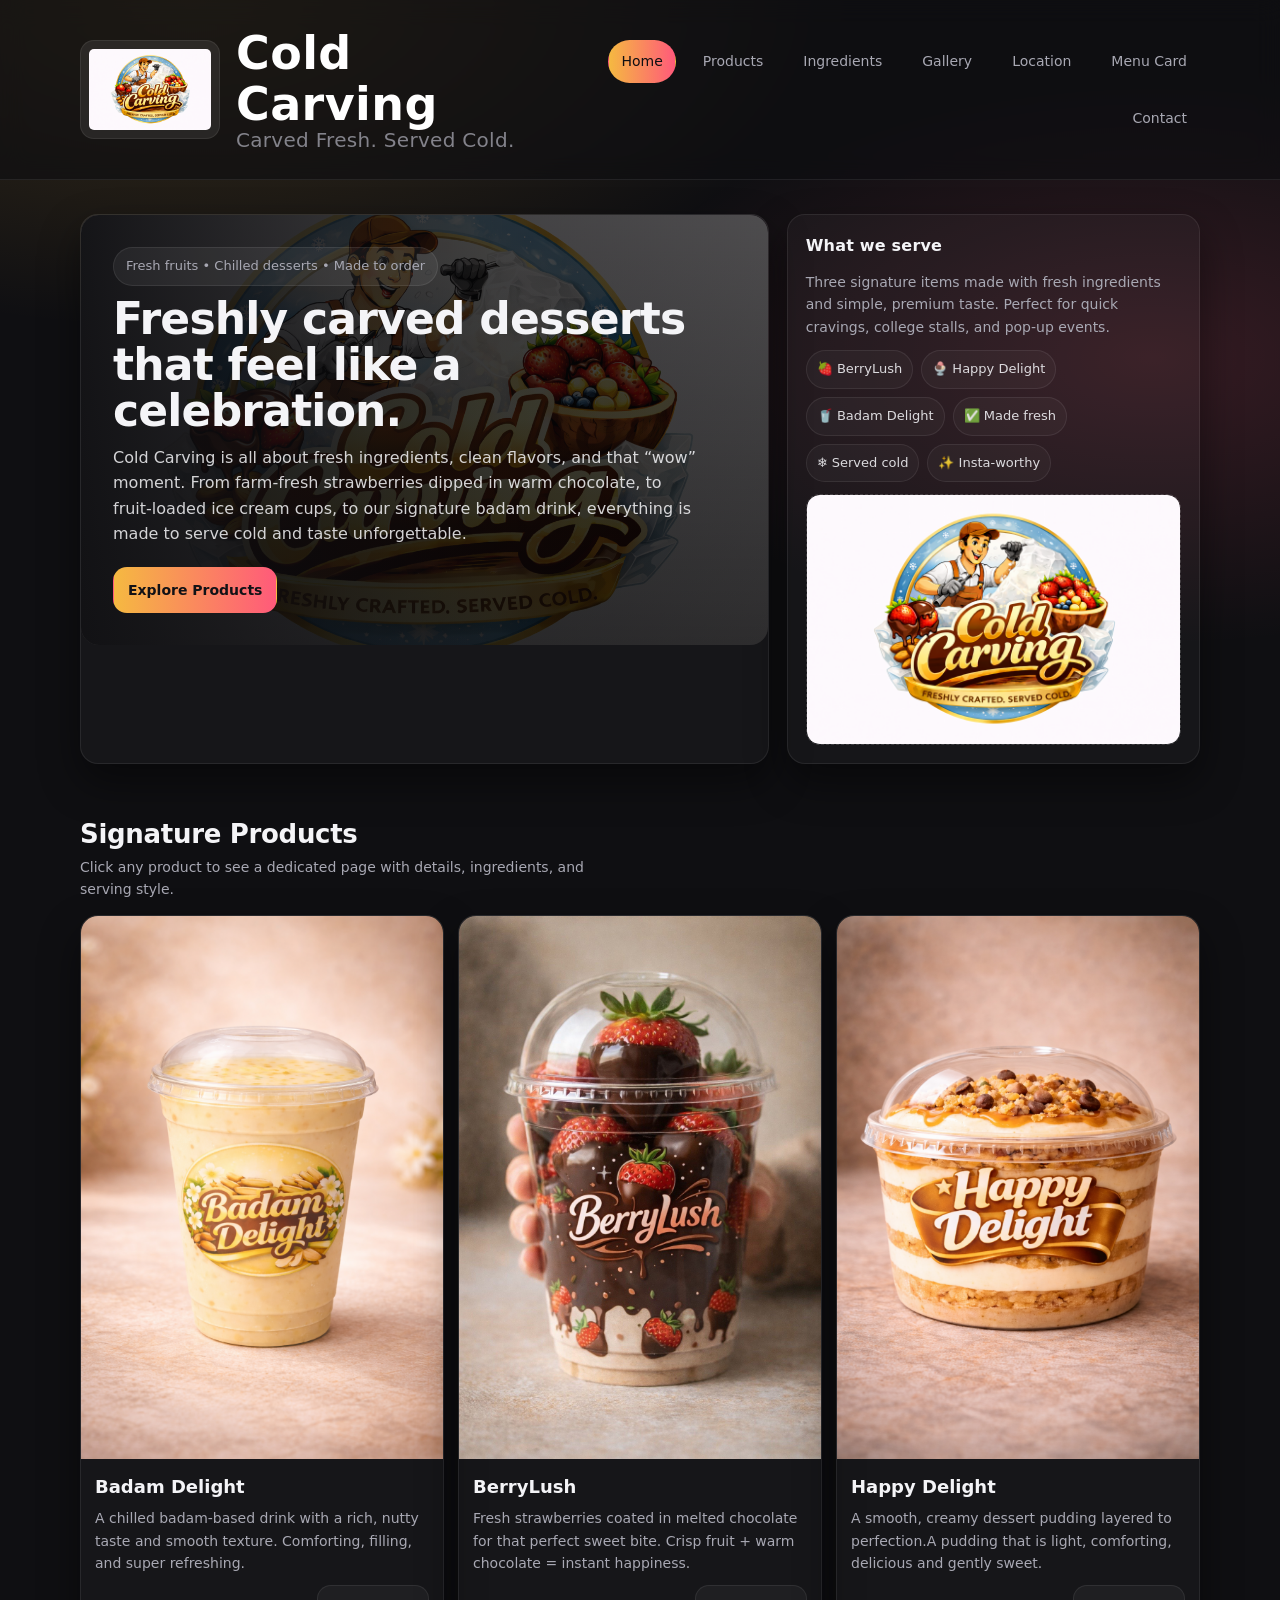
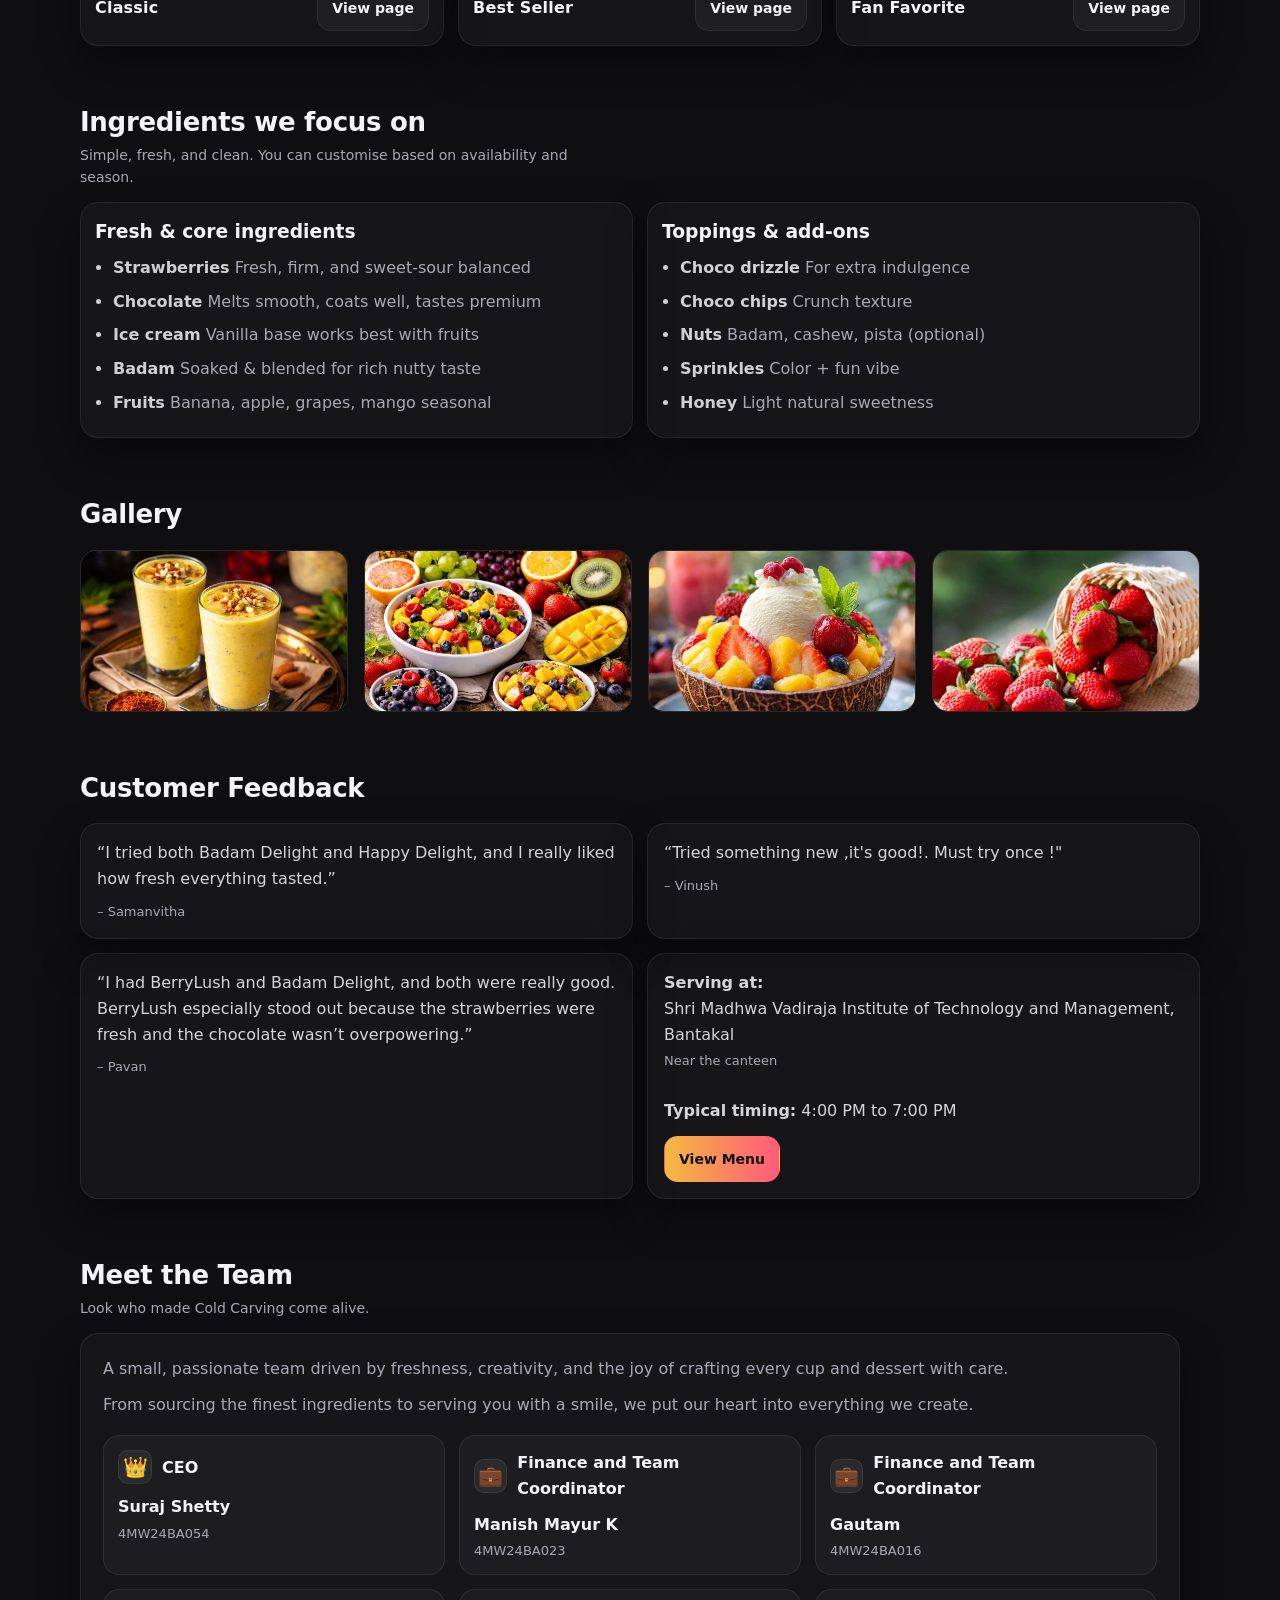
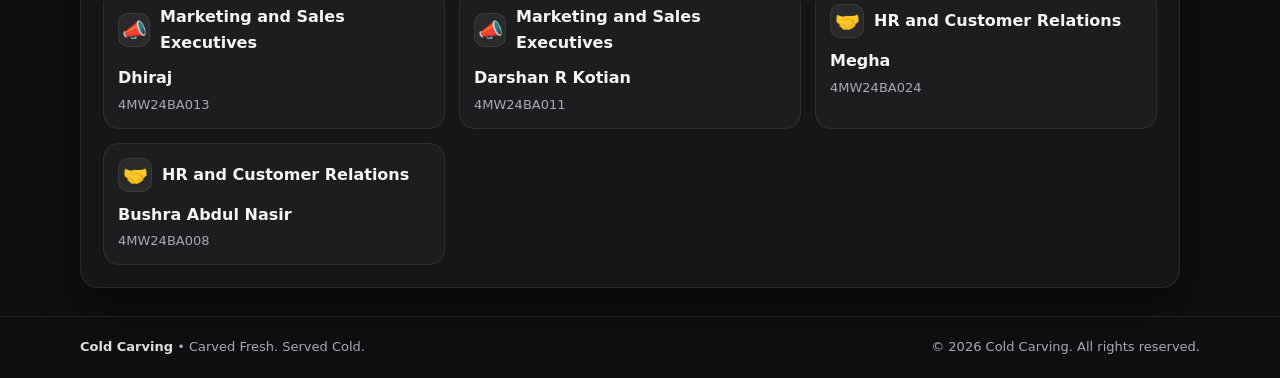
==== commit 15cb2620: "Update index.html" ====
--- a/index.html
+++ b/index.html
@@ -125,13 +125,12 @@
         </article>
         <article class="card">
           <div class="media">
-            <img src="assets/happydelight.png" alt="Happy Delight ice cream with cut fruits" />
+            <img src="assets/happydelight.png" alt="Happy Delight pudding" />
           </div>
           <div class="body">
             <h3>Happy Delight</h3>
             <p>
-              Ice cream topped with fresh cut fruits in a wide cup.
-              Colorful, creamy, delicious and refreshing in every spoon.
+              A smooth, creamy dessert pudding layered to perfection.A pudding that is light, comforting, delicious and gently sweet.
             </p>
             <div class="meta">
               <div class="price">Fan Favorite</div>
@@ -377,3 +376,4 @@
 
 
 
+
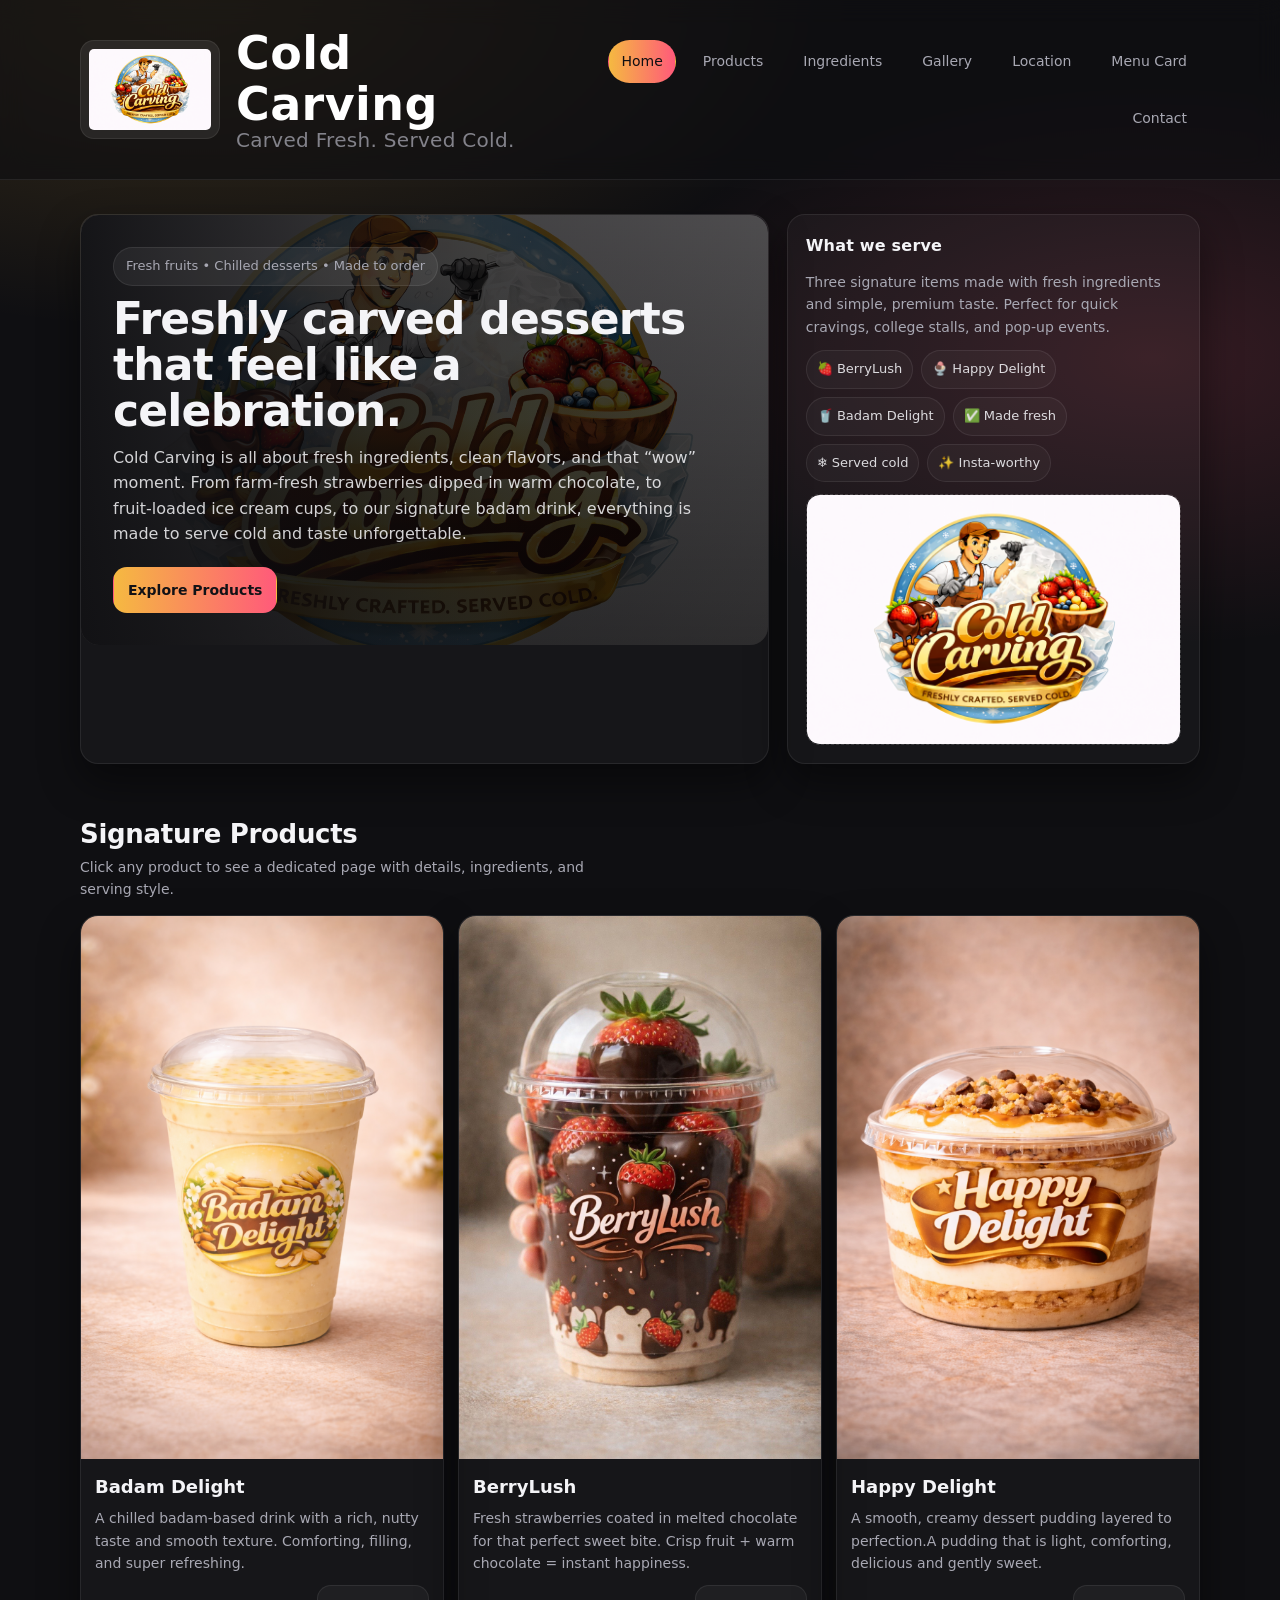
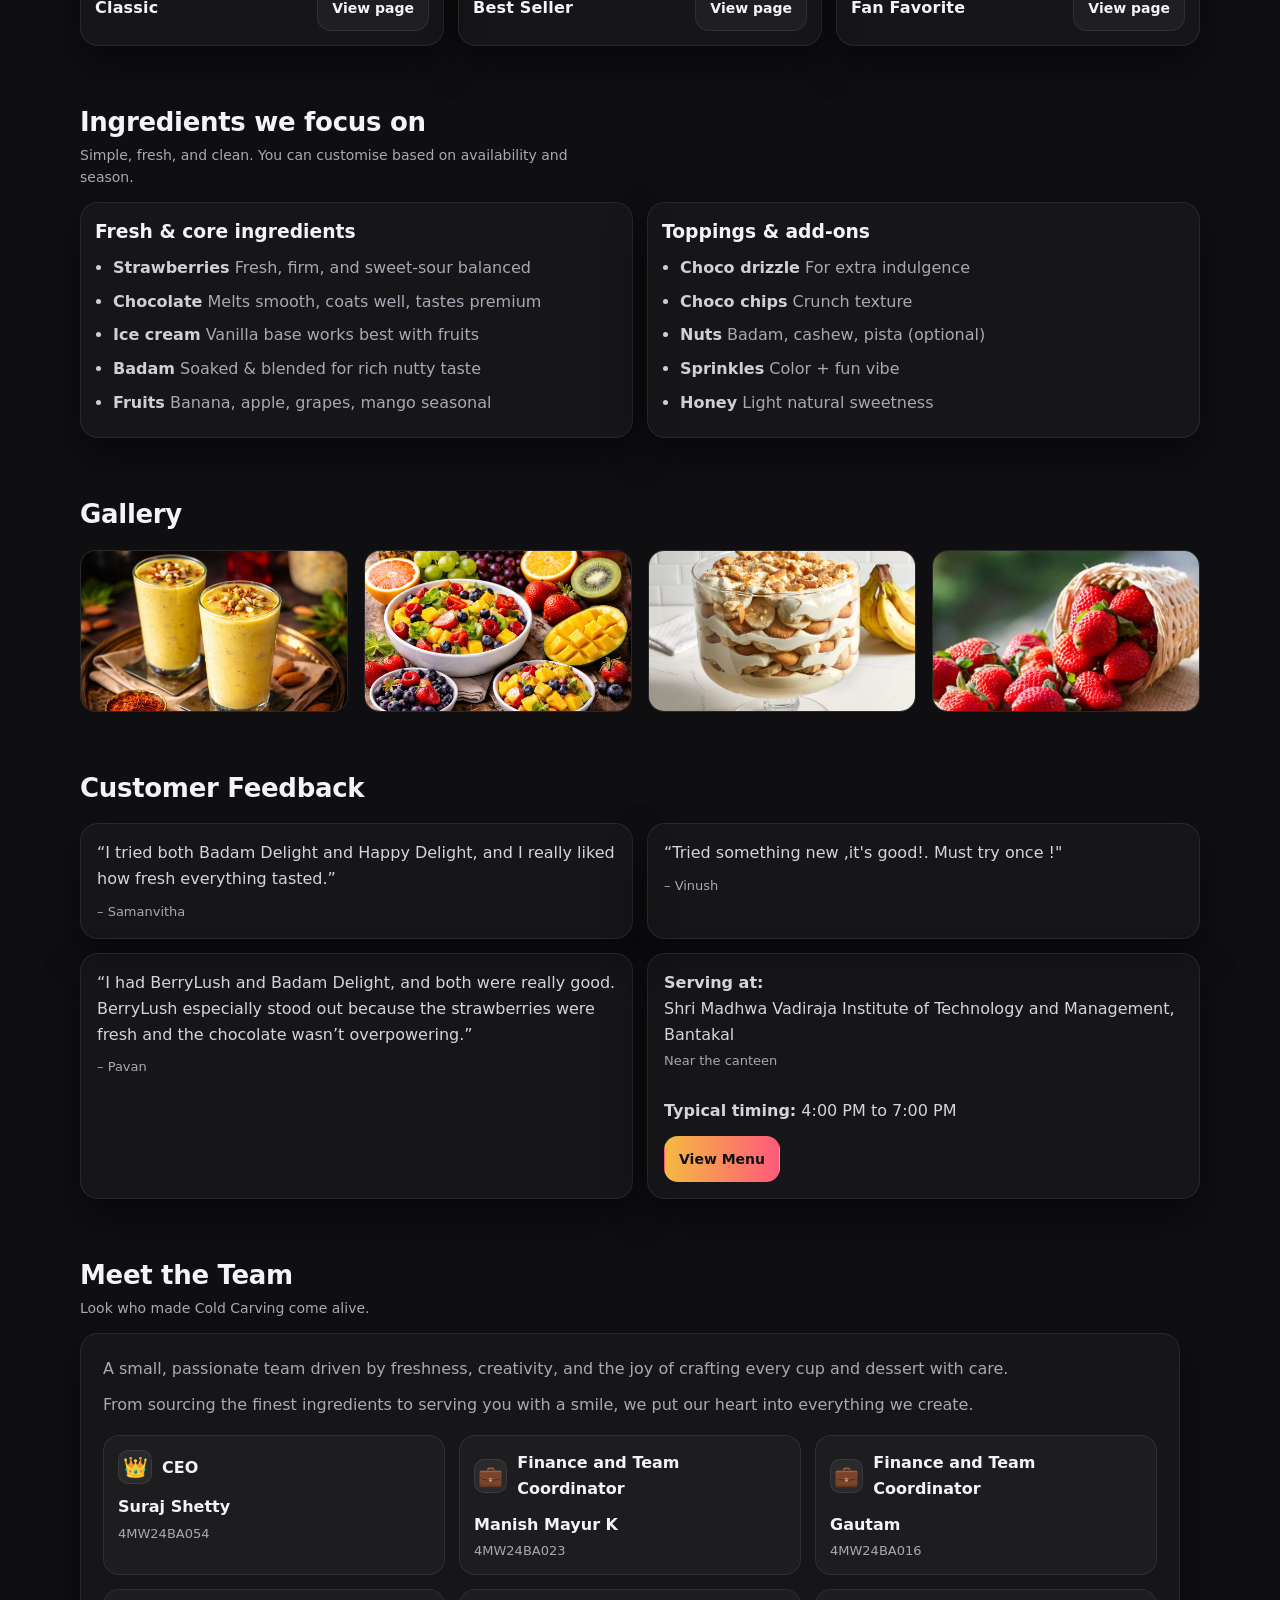
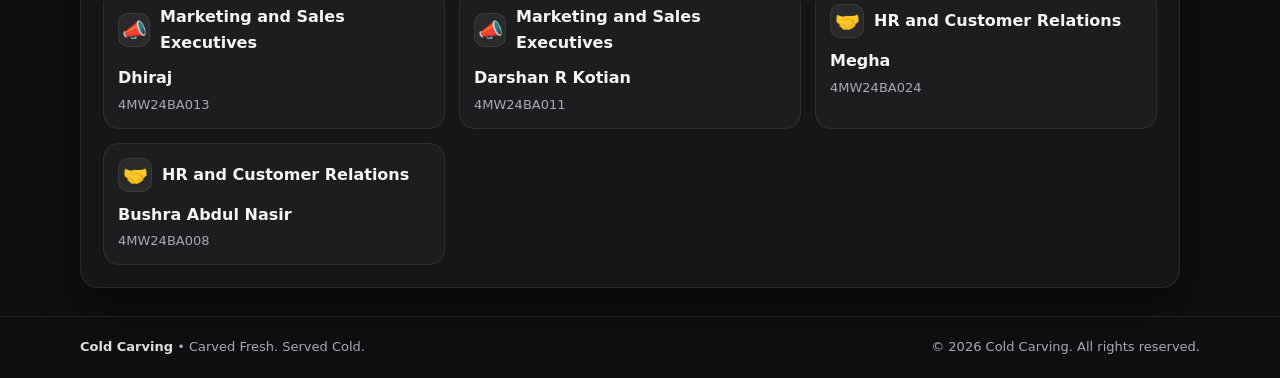
==== commit cc7257fb: "Update index.html" ====
--- a/index.html
+++ b/index.html
@@ -190,7 +190,7 @@
       <div class="gallery">
         <div class="g"><img src="assets/gallery1.jpeg" alt="Gallery photo 1"></div>
         <div class="g"><img src="assets/gallery2.jpeg" alt="Gallery photo 2"></div>
-        <div class="g"><img src="assets/gallery8.jpeg" alt="Gallery photo 3"></div>
+        <div class="g"><img src="assets/gallery9.jpg" alt="Gallery photo 3"></div>
         <div class="g"><img src="assets/gallery5.jpg" alt="Gallery photo 4"></div>
       </div>
     </div>
@@ -377,3 +377,4 @@
 
 
 
+
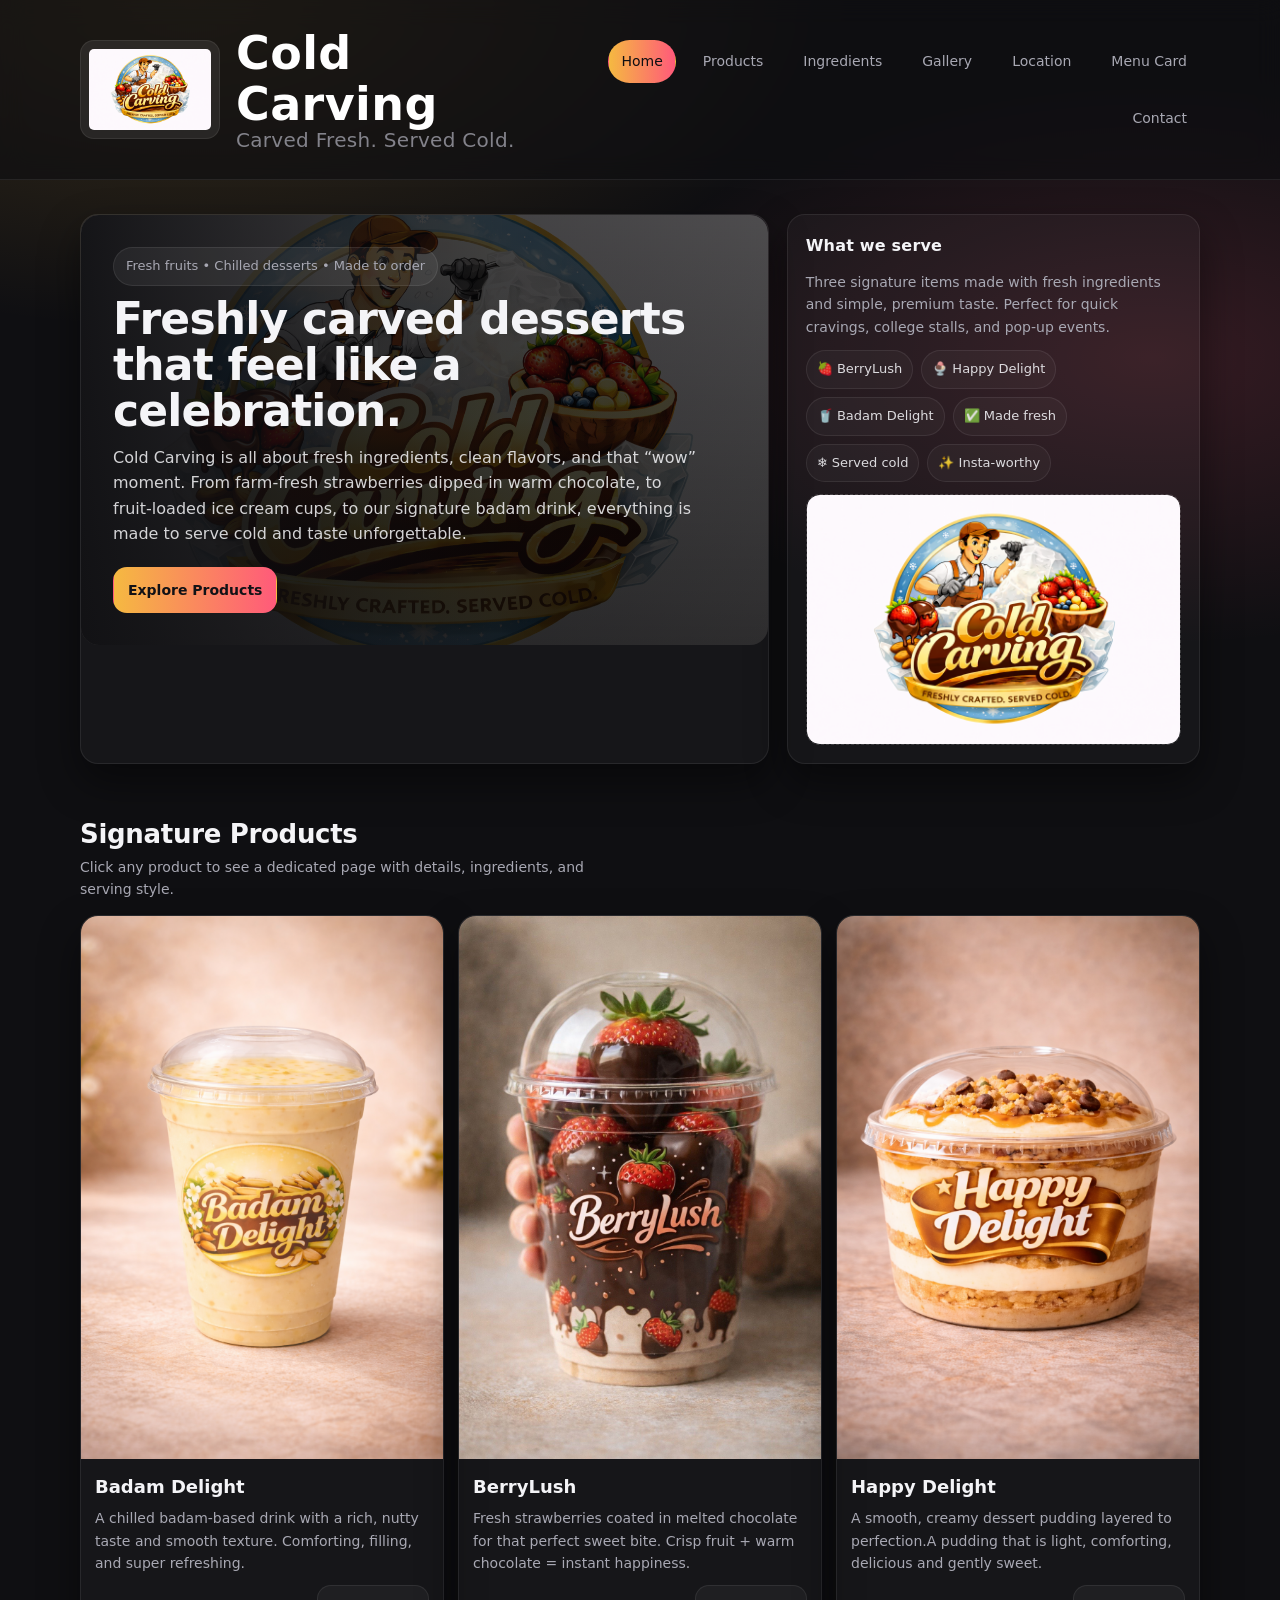
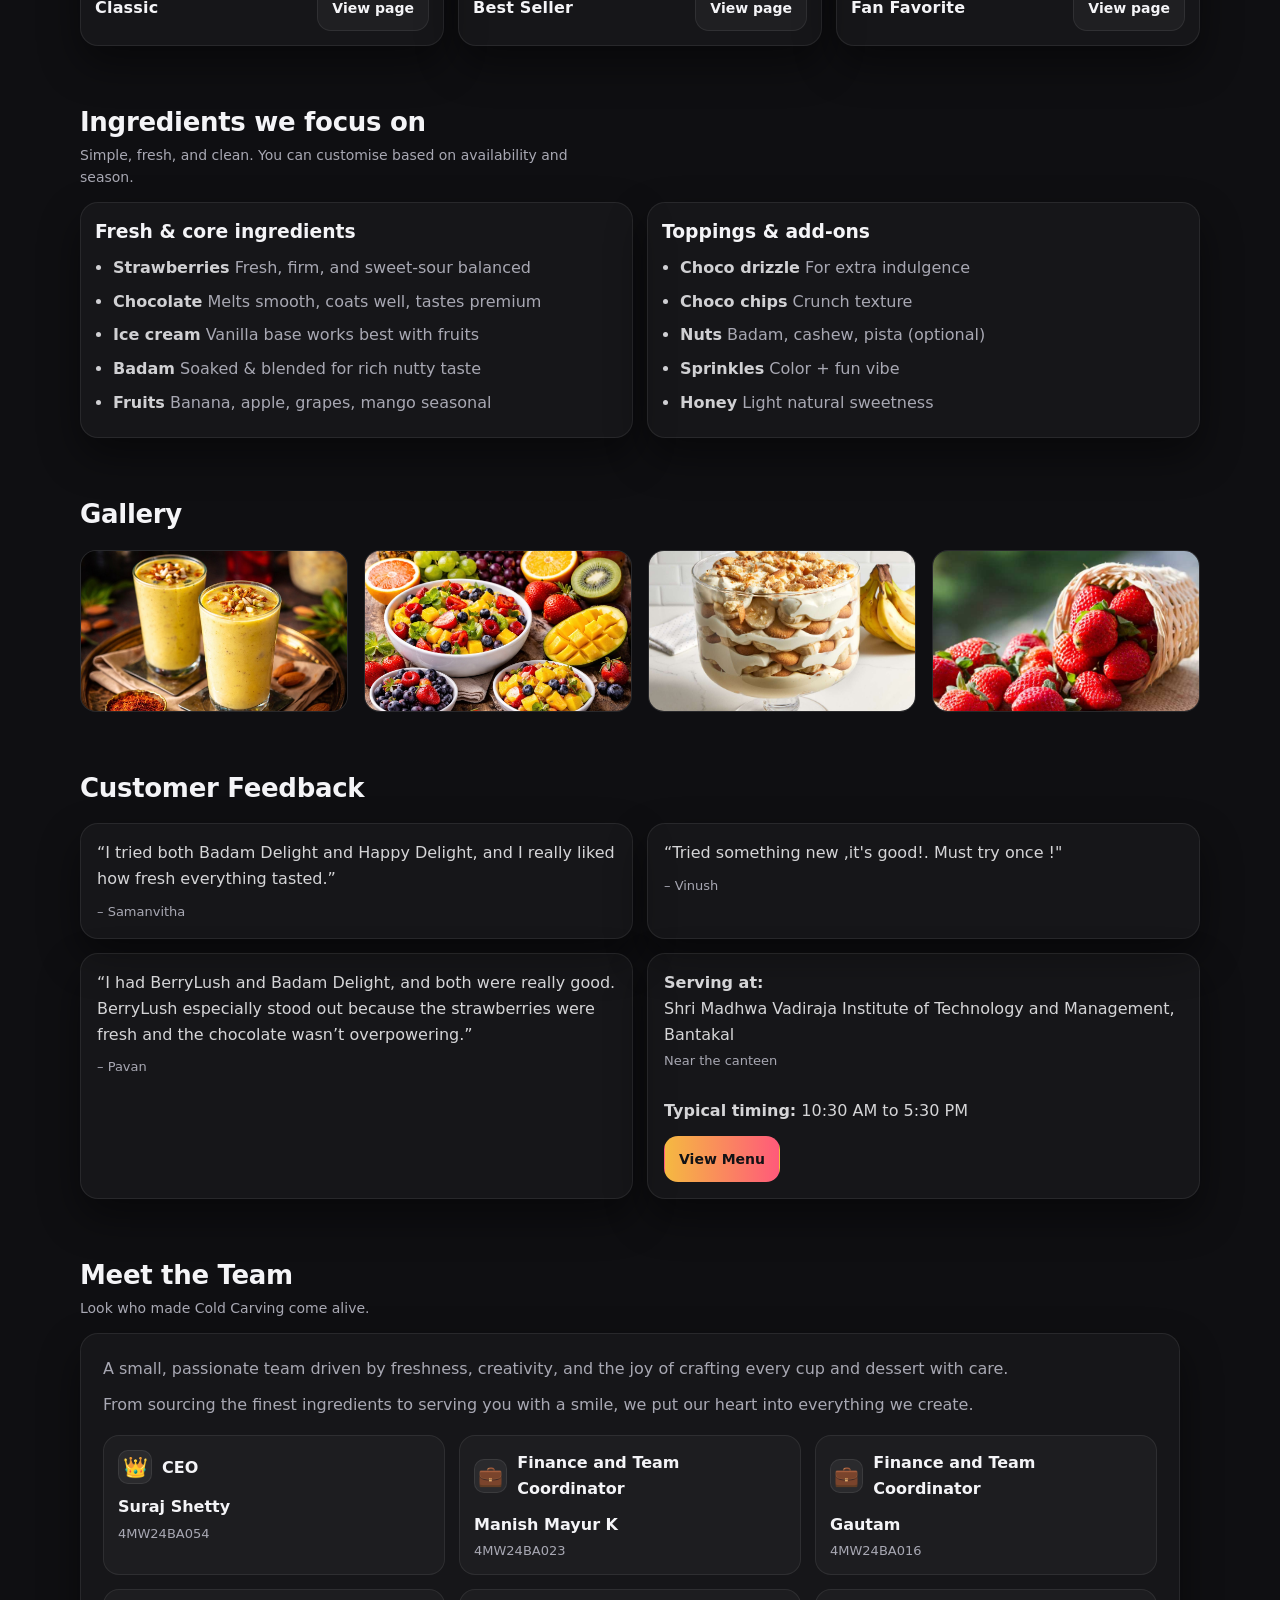
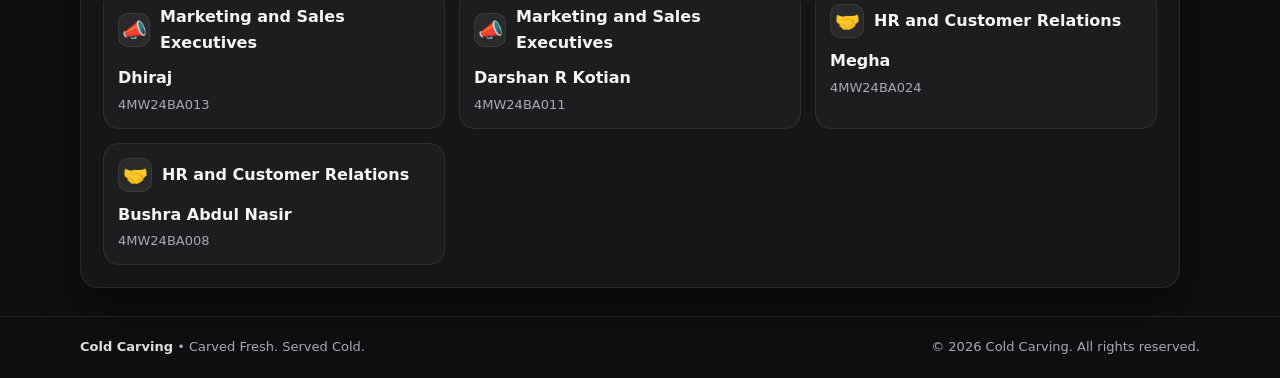
==== commit 22b7c387: "Update index.html" ====
--- a/index.html
+++ b/index.html
@@ -229,7 +229,7 @@
             <strong>Serving at:</strong><br />
             Shri Madhwa Vadiraja Institute of Technology and Management, Bantakal<br />
             <span class="small">Near the canteen</span><br /><br />
-            <strong>Typical timing:</strong> 4:00 PM to 7:00 PM
+            <strong>Typical timing:</strong> 10:30 AM to 5:30 PM
           </p>
           <div class="hero-actions" style="margin-top:12px;">
   <a class="btn primary" href="menu.html">View Menu</a>
@@ -378,3 +378,4 @@
 
 
 
+
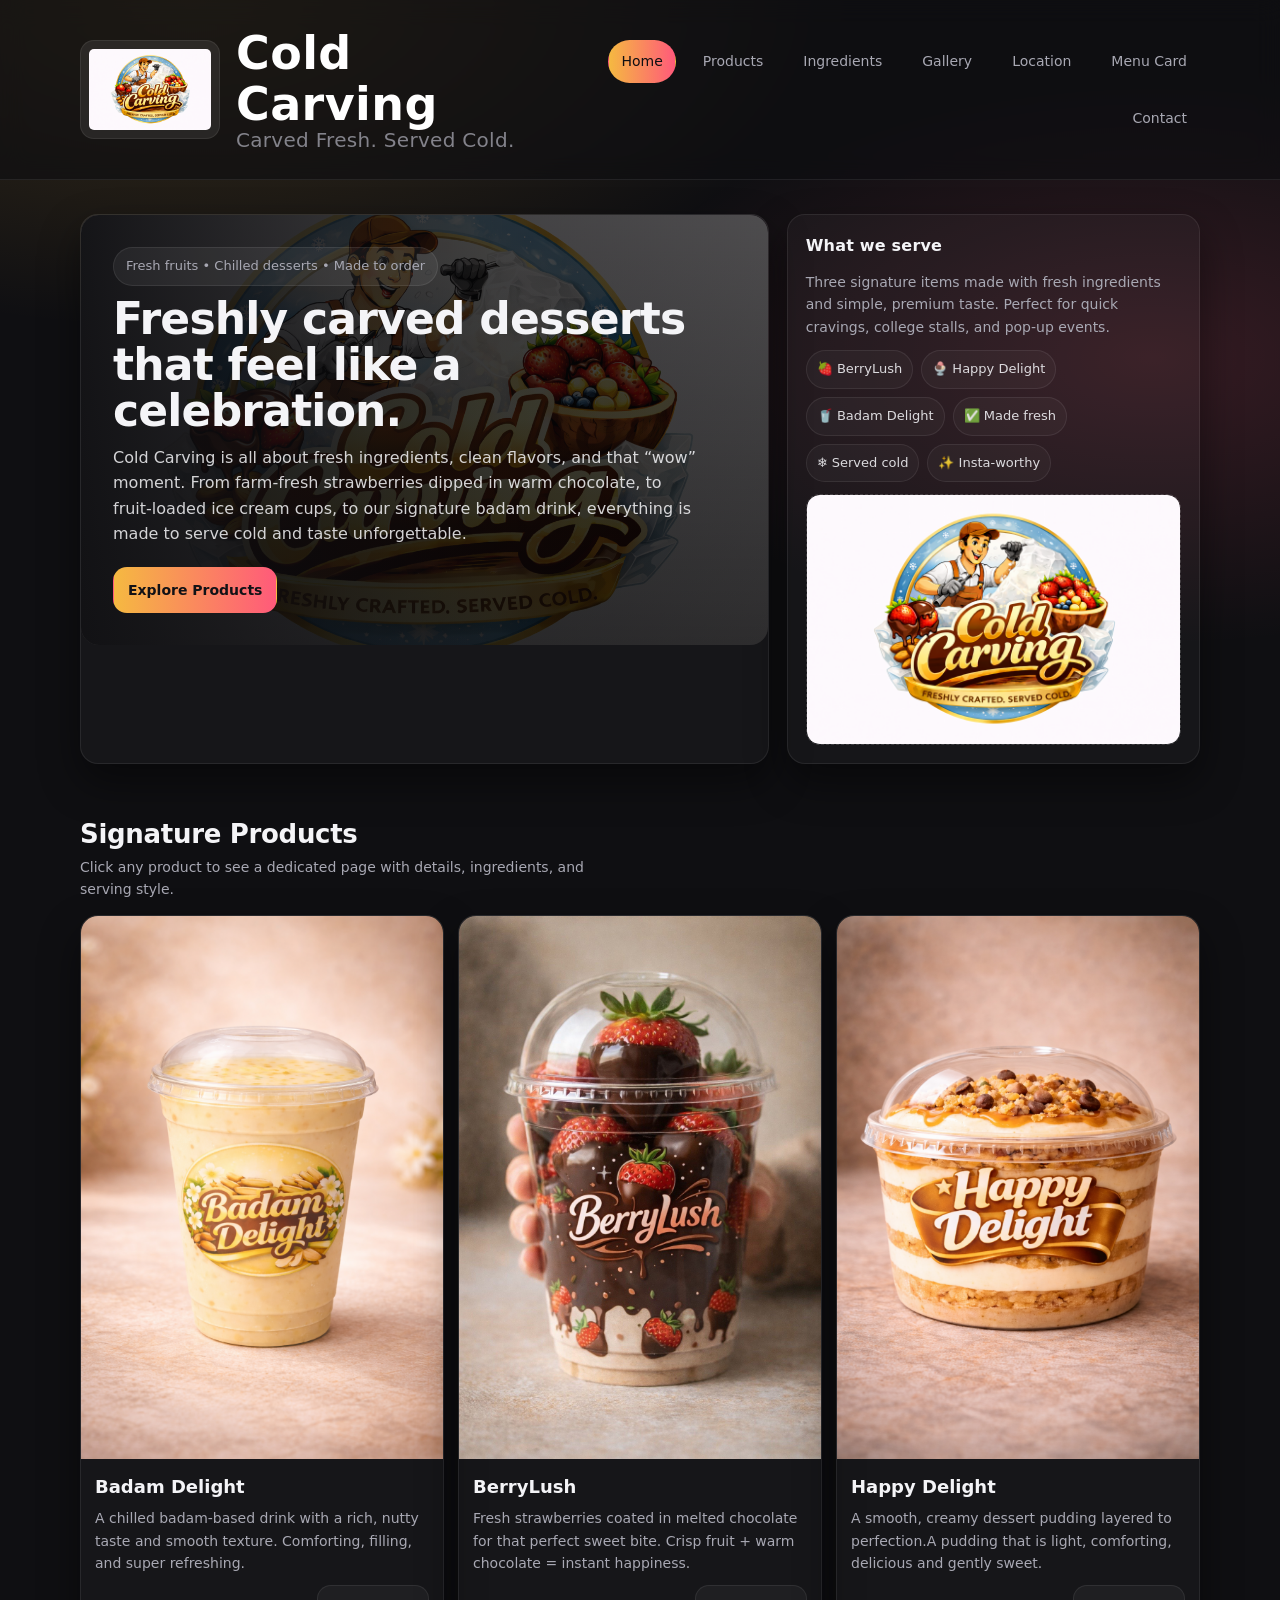
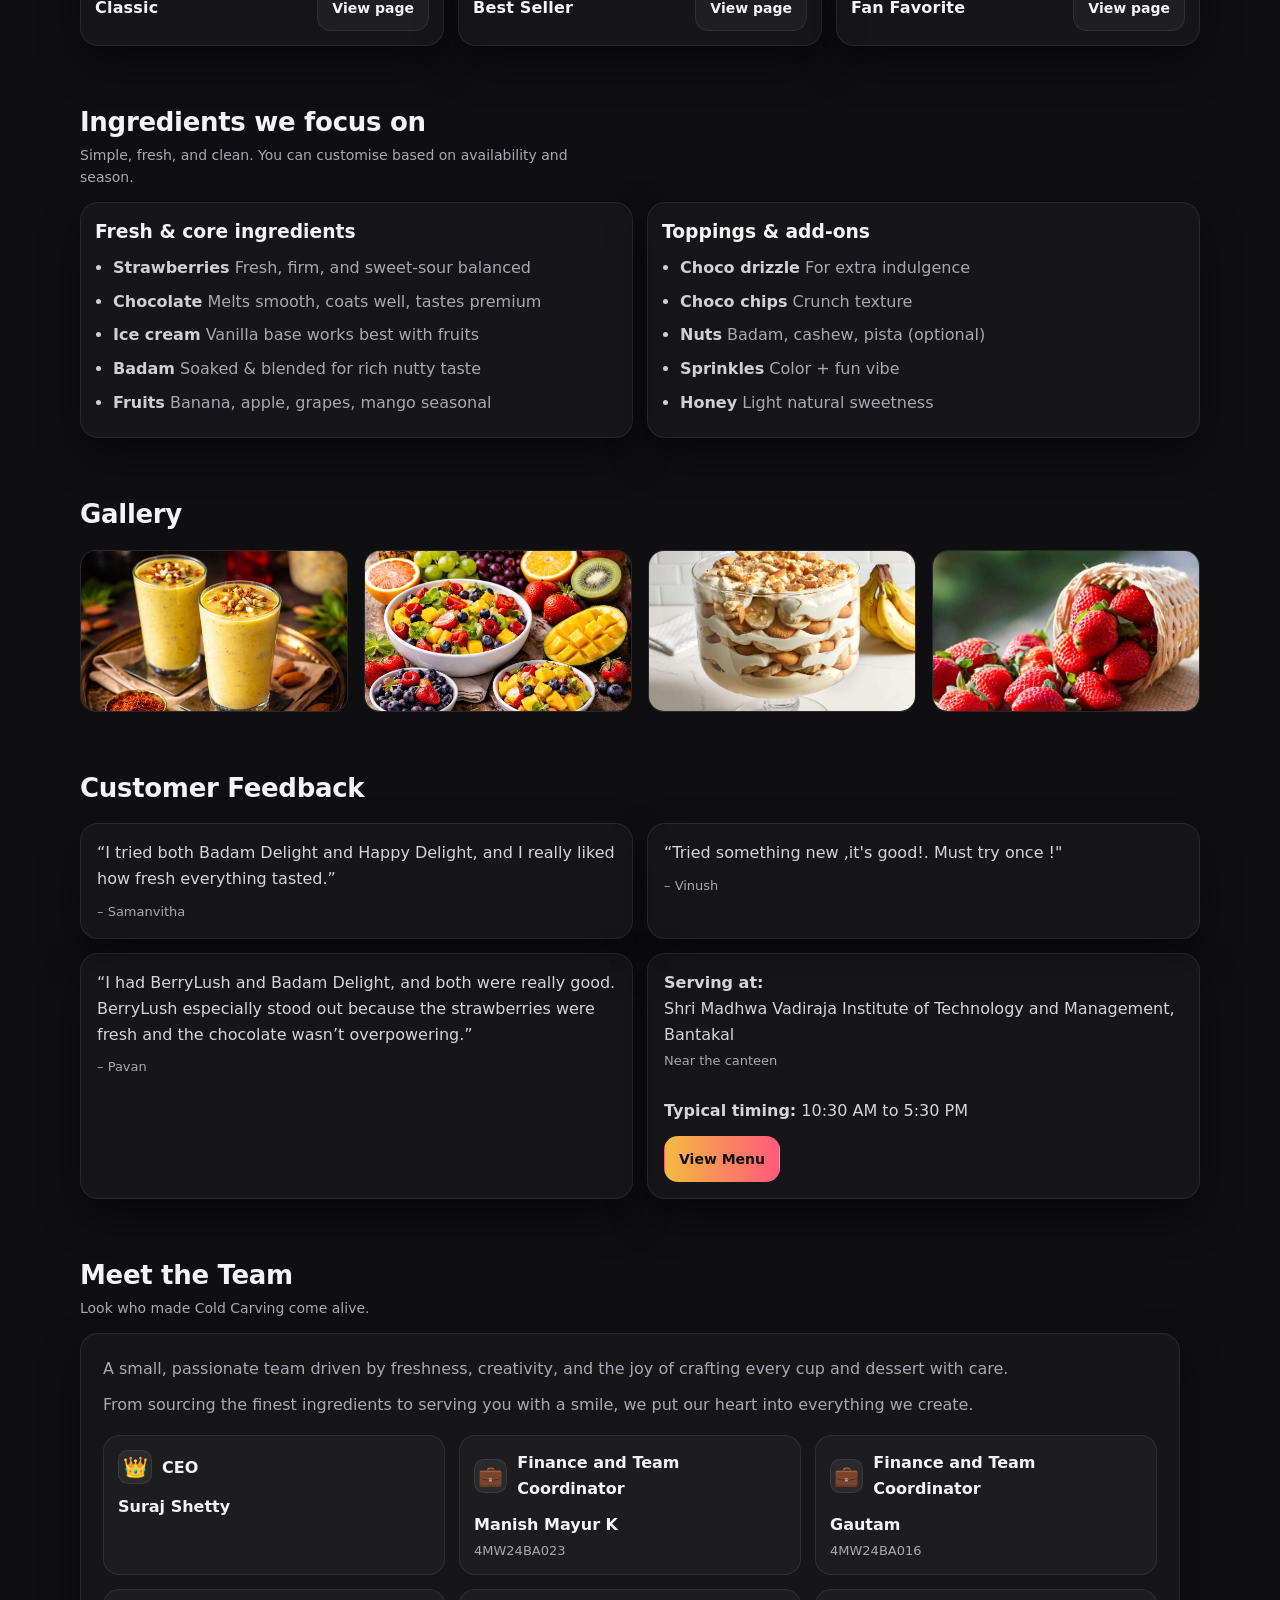
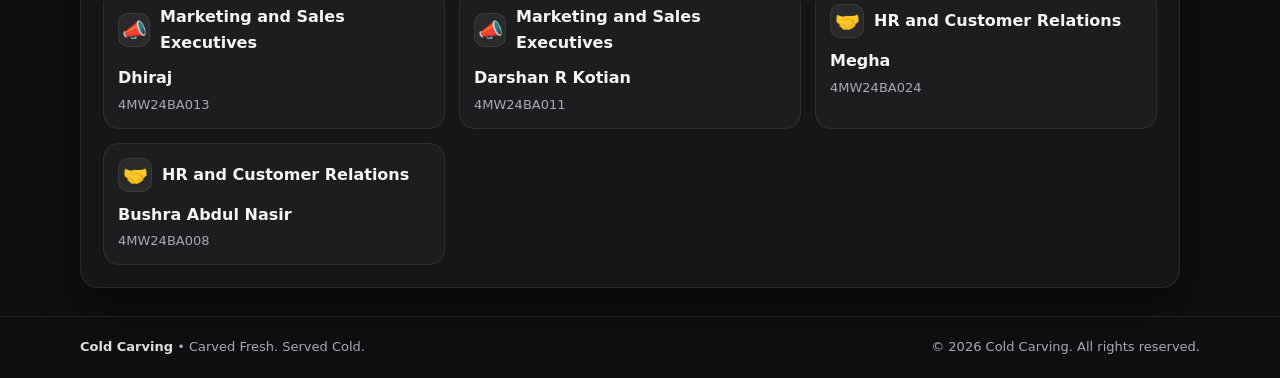
==== commit 8f8d93fe: "Update index.html" ====
--- a/index.html
+++ b/index.html
@@ -266,7 +266,6 @@
         <strong>CEO</strong>
       </div>
       <div class="team-name">Suraj Shetty</div>
-      <div class="team-id">4MW24BA054</div>
     </div>
 
     <div class="team-item">
@@ -379,3 +378,4 @@
 
 
 
+
--- a/style.css
+++ b/style.css
@@ -607,44 +607,59 @@
     grid-template-columns: 1fr;
   }
 }
-/* ===== MENU FULL SCREEN FIT ===== */
-/* ===== MENU FULL SCREEN FIT (fixed for sticky navbar) ===== */
-.menu-page{
-  height: calc(100vh - var(--nav-h));
-  margin-top: var(--nav-h);       /* pushes content below navbar */
+/* =========================
+   MENU PAGE (CENTER BOX FIT)
+   ========================= */
+
+.menu-view .menu-page{
+  /* space below sticky nav, but tight */
+  padding-top: 12px;
+  padding-bottom: 22px;
+
+  /* keep center horizontally, start near top (no fake top gap) */
+  min-height: 100vh;
+  display: grid;
+  justify-items: center;
+  align-content: start;
+  gap: 14px;
+}
+
+
+.menu-view .menu-box{
+  width: min(92vw, 980px);
+
+  /* this is the key: menu fits inside visible height */
+  height: calc(100vh - var(--nav-real-h, 140px) - 35px);
+
+  border-radius: 22px;
+  border: 1px solid rgba(255,255,255,0.12);
+  background: rgba(255,255,255,0.03);
+  box-shadow: var(--shadow);
+
   display: flex;
   align-items: center;
   justify-content: center;
-  padding-bottom: 90px;           /* space for fixed buttons */
-}
-
-.menu-fit{
-  max-width: 100%;
-  max-height: calc(100vh - var(--nav-h) - 110px); /* navbar + buttons space */
+
+  padding: 14px;
+  overflow: hidden;
+}
+
+.menu-view .menu-img{
+  width: 100%;
+  height: 100%;
+  object-fit: contain;  /* shows full menu inside the box */
+  border-radius: 16px;
+}
+
+/* keep buttons at side, not covering menu */
+.menu-view .menu-actions{
+  position: fixed;
+  right: 18px;
+  bottom: 18px;
   display: flex;
-  align-items: center;
-  justify-content: center;
-}
-
-.menu-fit img{
-  max-width: 100%;
-  max-height: 100%;
-  width: auto;
-  height: auto;
-  object-fit: contain; /* KEY LINE */
-  border-radius: 16px;
-}
-
-/* Fixed bottom buttons */
-/* ===== MENU ACTION BUTTONS (SIDE, NOT OVER IMAGE) ===== */
-.menu-actions{
-  position: fixed;
-  bottom: 20px;
-  right: 20px;          /* move to side */
-  display: flex;
-  flex-direction: column; /* stack buttons vertically */
-  gap: 10px;
-  background: rgba(0,0,0,0.65);
+  flex-direction: column;
+  gap: 10px;
+  background: rgba(0,0,0,0.55);
   backdrop-filter: blur(10px);
   padding: 12px;
   border-radius: 18px;
@@ -652,11 +667,19 @@
   z-index: 999;
 }
 
-
-.menu-actions .btn{
+.menu-view .menu-actions .btn{
   white-space: nowrap;
 }
 
 
 
 
+
+
+
+
+
+
+
+
+
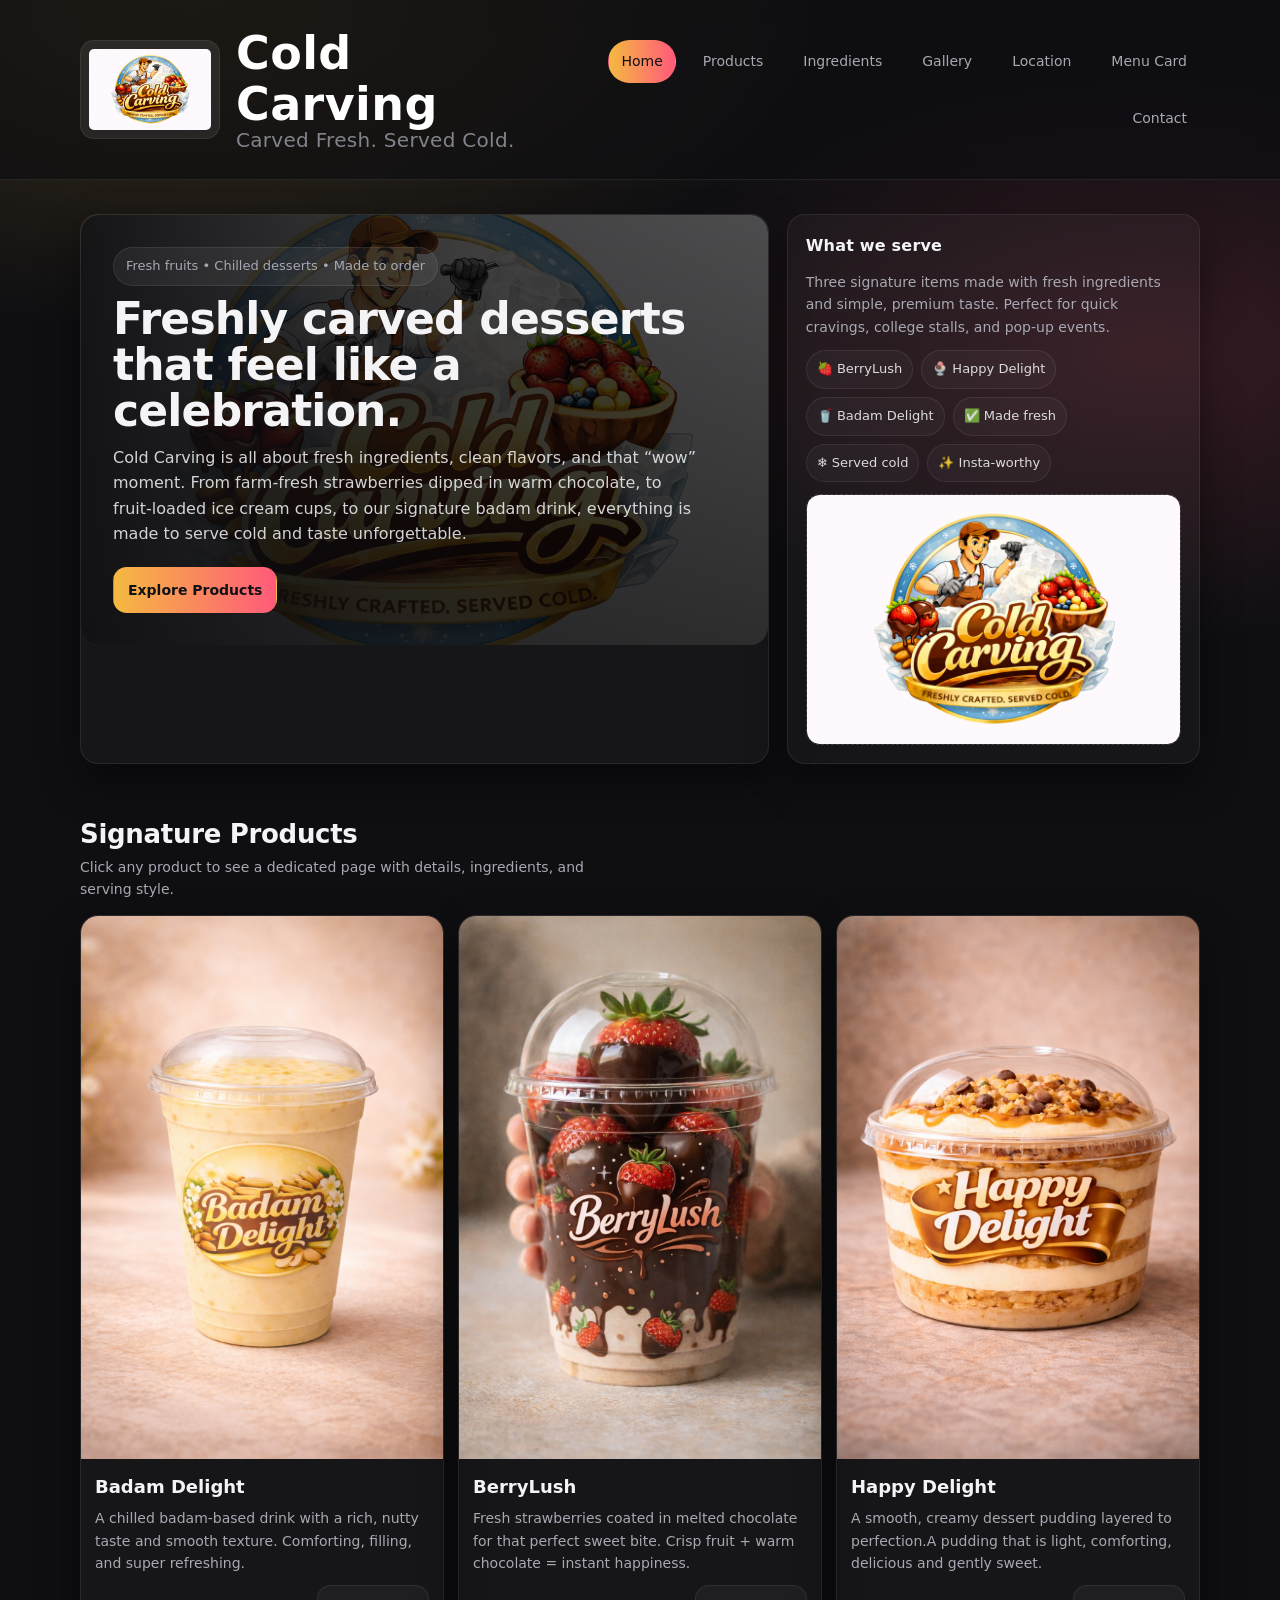
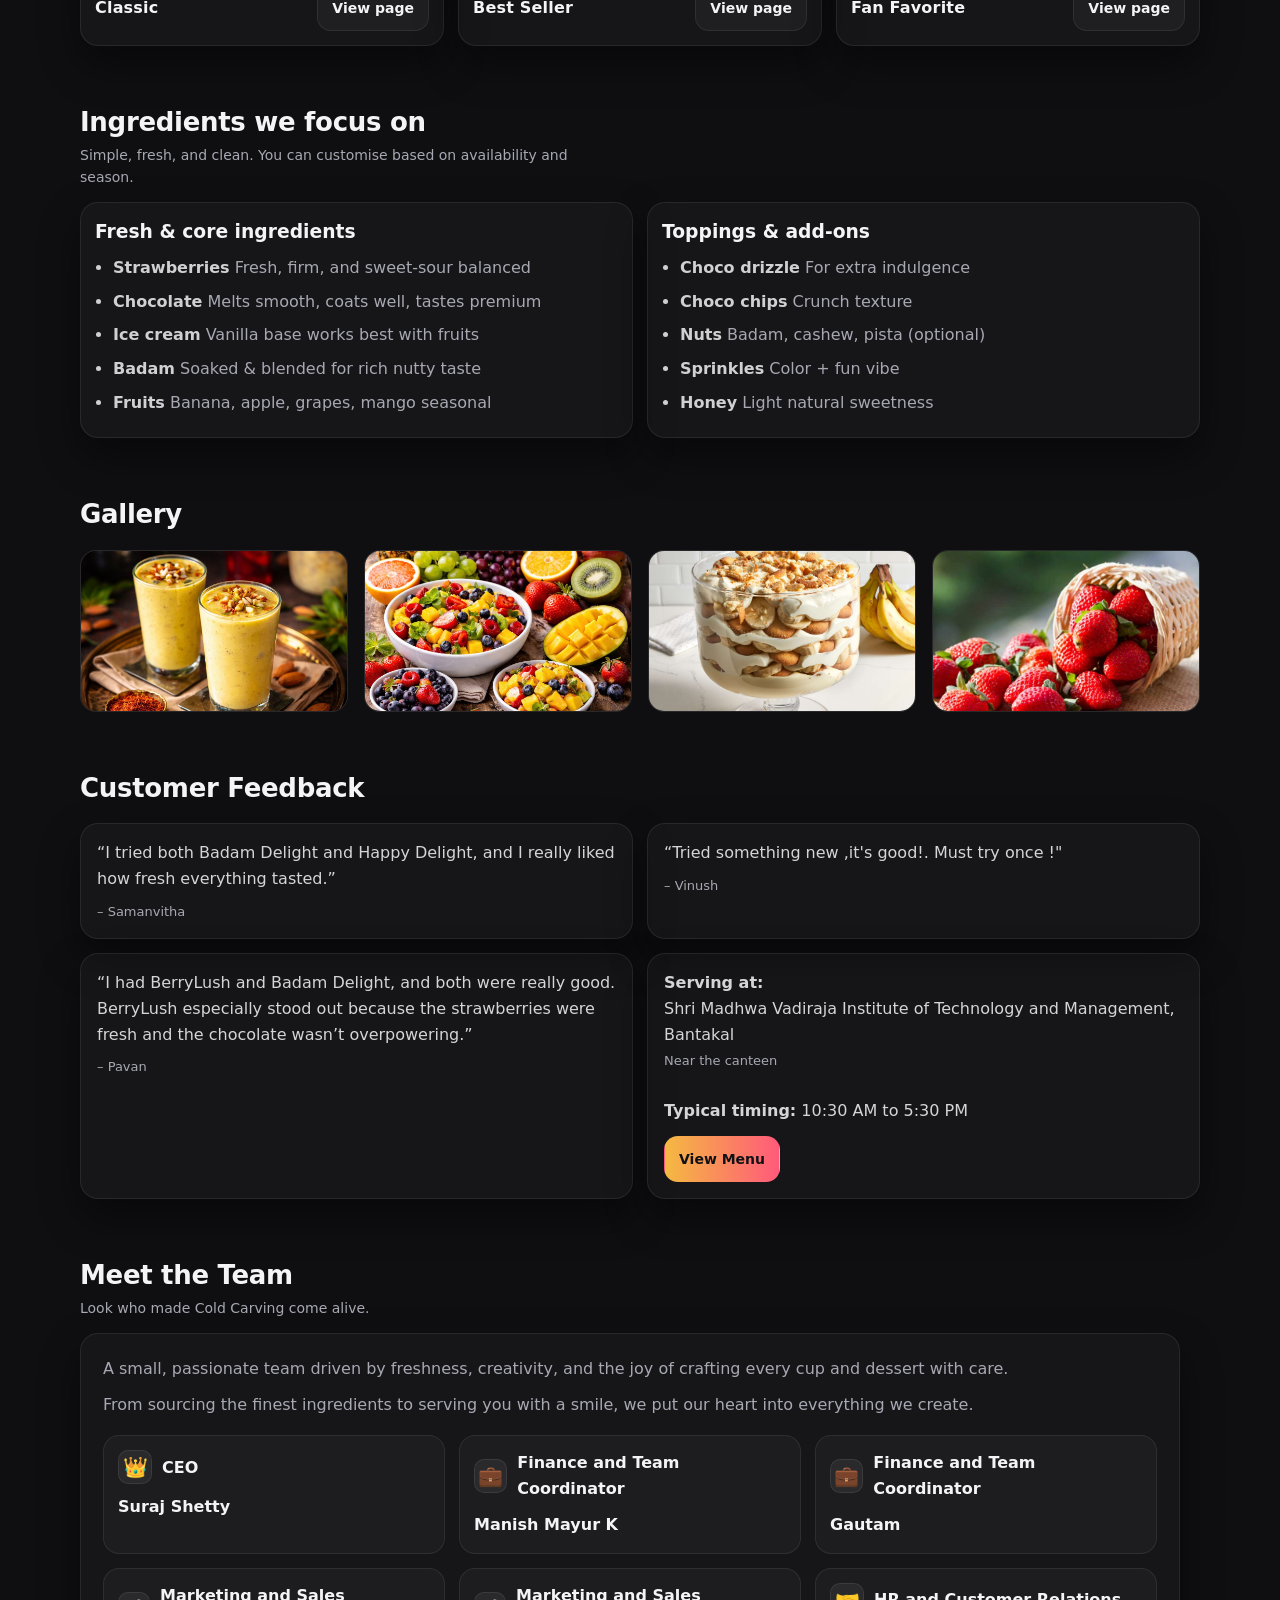
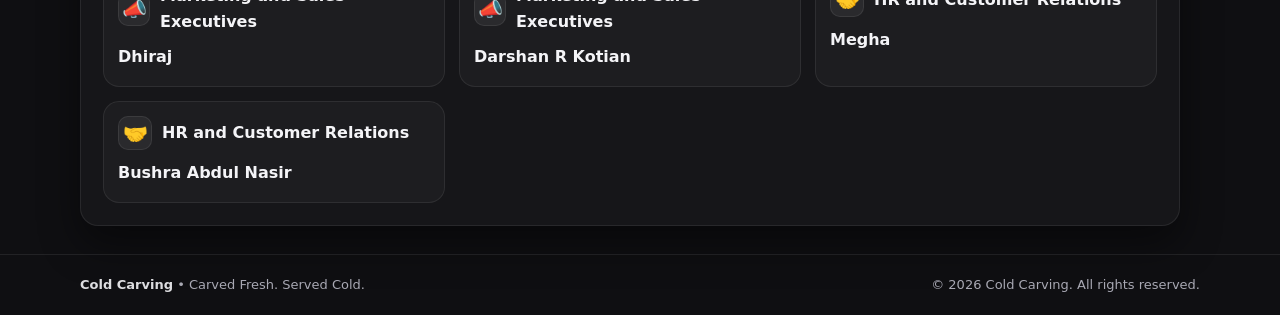
==== commit 90e25e49: "Update index.html" ====
--- a/index.html
+++ b/index.html
@@ -274,7 +274,6 @@
         <strong>Finance and Team Coordinator</strong>
       </div>
       <div class="team-name">Manish Mayur K</div>
-      <div class="team-id">4MW24BA023</div>
     </div>
 
     <div class="team-item">
@@ -283,7 +282,6 @@
         <strong>Finance and Team Coordinator</strong>
       </div>
       <div class="team-name">Gautam</div>
-      <div class="team-id">4MW24BA016</div>
     </div>
 
     <div class="team-item">
@@ -292,7 +290,6 @@
         <strong>Marketing and Sales Executives</strong>
       </div>
       <div class="team-name">Dhiraj</div>
-      <div class="team-id">4MW24BA013</div>
     </div>
 
     <div class="team-item">
@@ -301,7 +298,6 @@
         <strong>Marketing and Sales Executives</strong>
       </div>
       <div class="team-name">Darshan R Kotian</div>
-      <div class="team-id">4MW24BA011</div>
     </div>
 
     <div class="team-item">
@@ -310,7 +306,6 @@
         <strong>HR and Customer Relations</strong>
       </div>
       <div class="team-name">Megha</div>
-      <div class="team-id">4MW24BA024</div>
     </div>
 
     <div class="team-item">
@@ -319,7 +314,6 @@
         <strong>HR and Customer Relations</strong>
       </div>
       <div class="team-name">Bushra Abdul Nasir</div>
-      <div class="team-id">4MW24BA008</div>
     </div>
   </div>
 </section>
@@ -379,3 +373,4 @@
 
 
 
+
